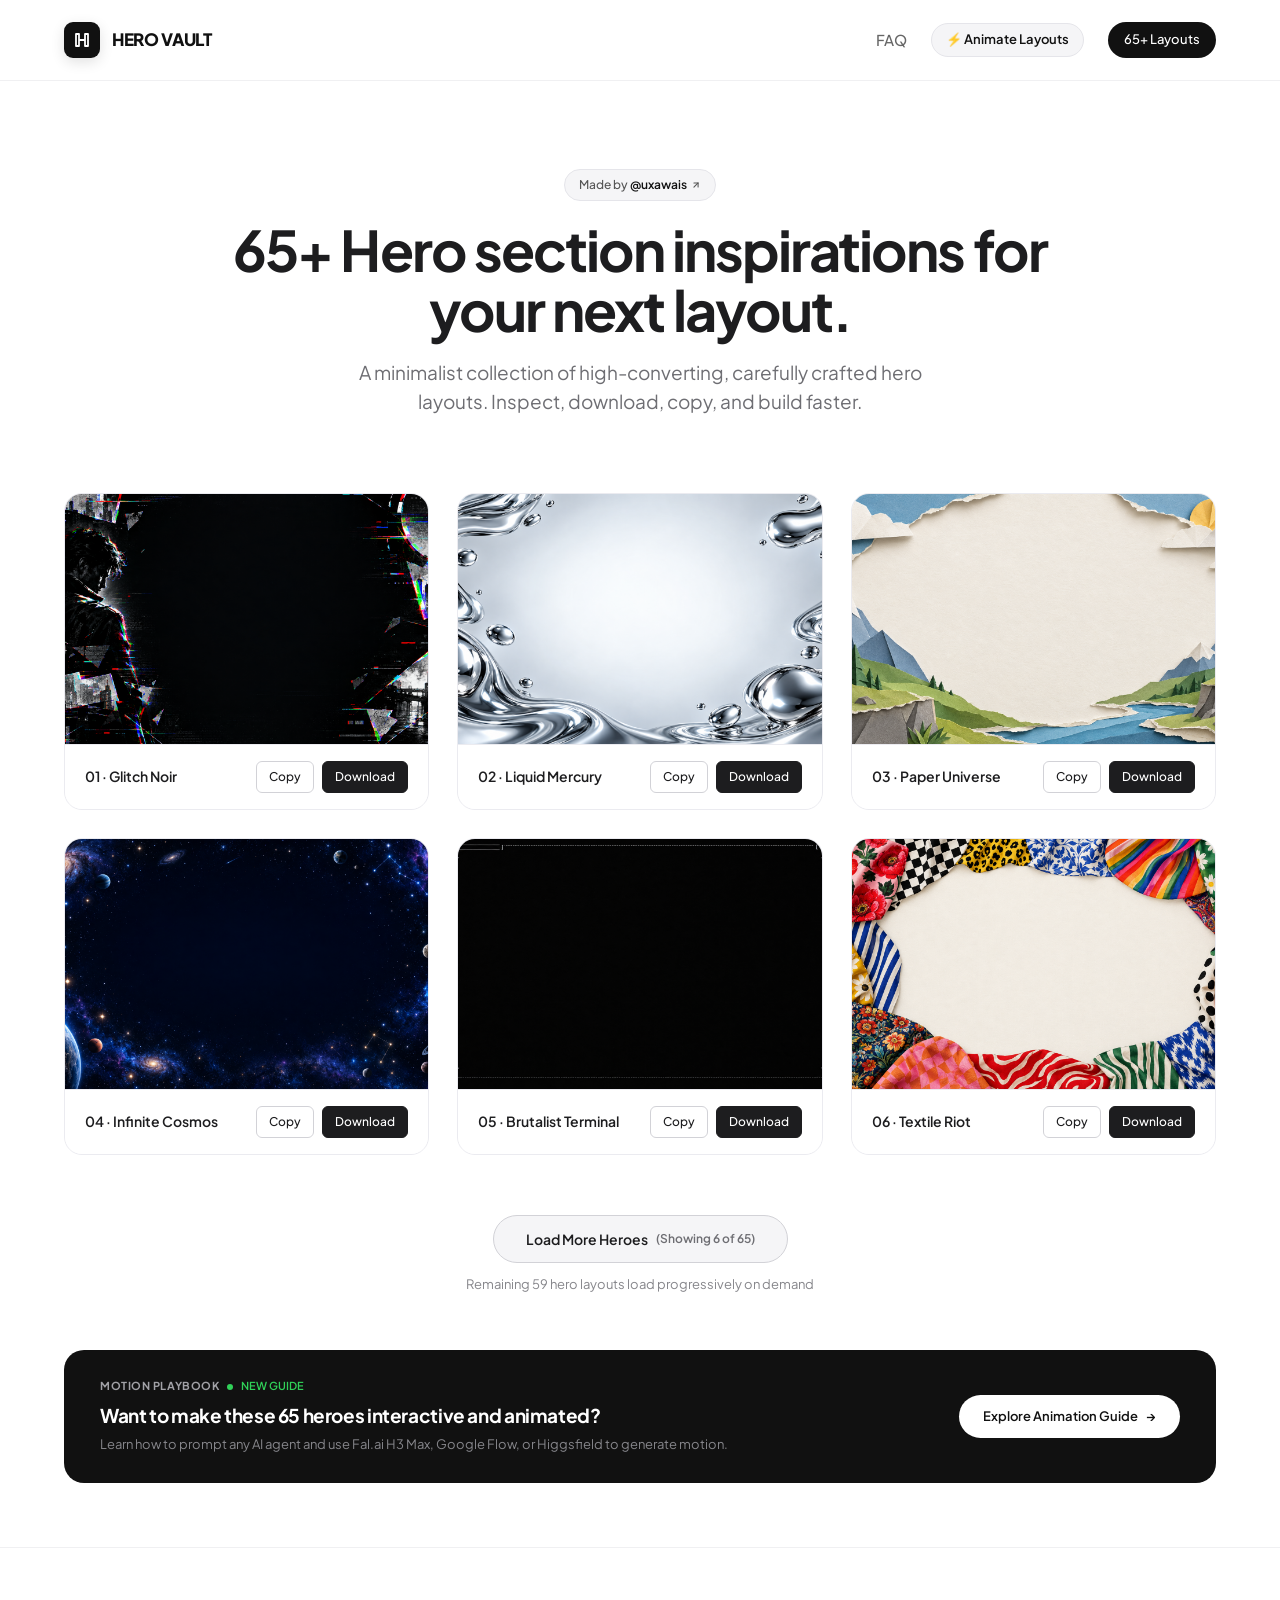
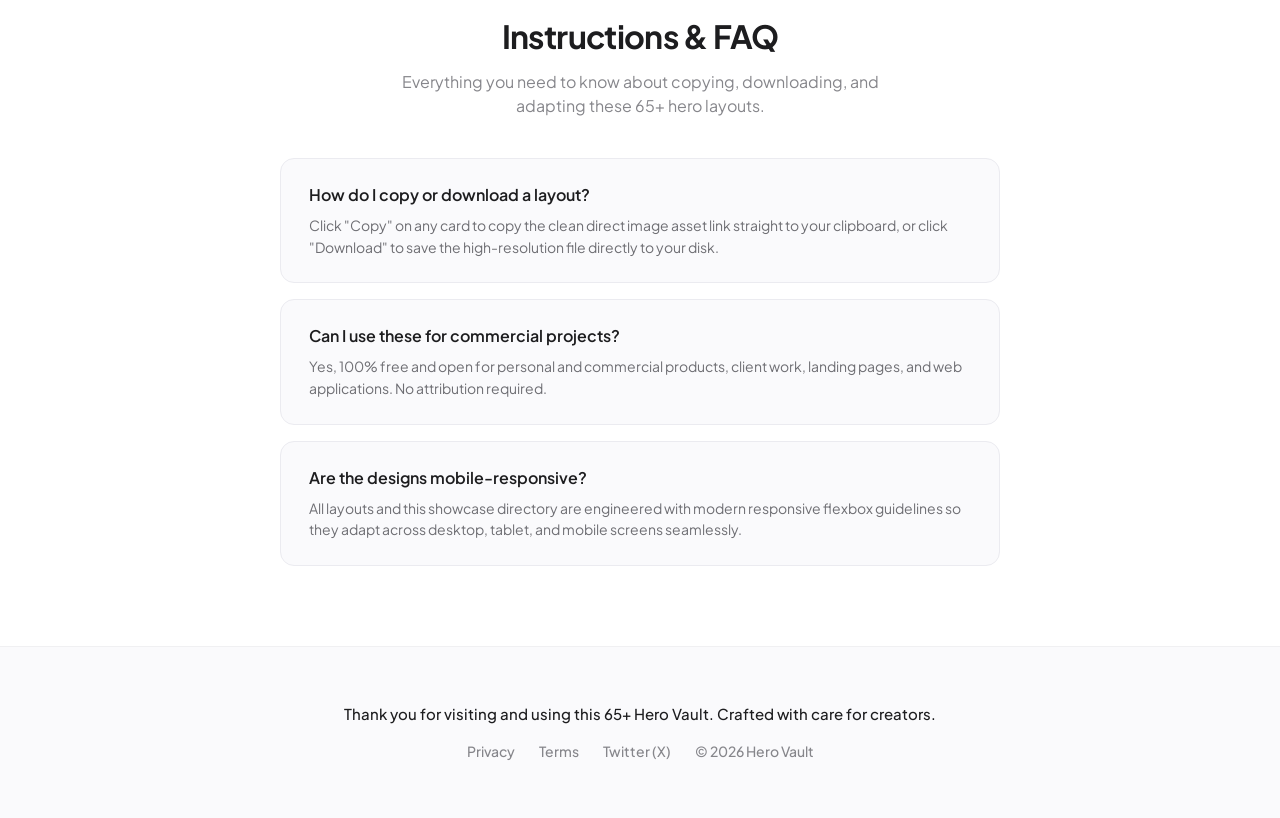
==== index.html @ fa3d1477 "feat: image lightbox with zoom; remove Directory nav link" ====
<!DOCTYPE html>
<html lang="en">
<head>
  <meta charset="UTF-8" />
  <meta name="viewport" content="width=device-width, initial-scale=1.0" />
  <title>Hero Vault — 65+ Hero Section Inspirations</title>
  <link rel="stylesheet" href="styles.css" />
</head>
<body>
  <div class="page-container">
    <!-- Header -->
    <header class="site-header">
      <a href="index.html" class="brand-logo">
        <div class="logo-badge">
          <svg viewBox="0 0 24 24" fill="none" stroke="currentColor" stroke-width="2.4" stroke-linecap="round" stroke-linejoin="round">
            <path d="M4 4h4v16H4zM16 4h4v16h-4zM8 12h8" />
          </svg>
        </div>
        <span class="brand-title">HERO VAULT</span>
      </a>
      <nav class="nav-menu">
        <a href="#faq" class="nav-link">FAQ</a>
        <a href="animation-guide.html" class="nav-playbook-pill">⚡ Animate Layouts</a>
        <span class="nav-counter-pill">65+ Layouts</span>
      </nav>
    </header>

    <!-- Hero Intro -->
    <section class="hero-intro">
      <a href="https://x.com/uxawais" target="_blank" rel="noopener noreferrer" class="creator-badge">
        <span>Made by <strong>@uxawais</strong></span>
        <svg width="10" height="10" viewBox="0 0 24 24" fill="none" stroke="currentColor" stroke-width="2.5" stroke-linecap="round" stroke-linejoin="round">
          <line x1="7" y1="17" x2="17" y2="7"></line>
          <polyline points="7 7 17 7 17 17"></polyline>
        </svg>
      </a>
      <h1 class="hero-headline">65+ Hero section inspirations for your next layout.</h1>
      <p class="hero-subhead">A minimalist collection of high-converting, carefully crafted hero layouts. Inspect, download, copy, and build faster.</p>
    </section>

    <!-- Gallery Section -->
    <section id="directory" class="gallery-section">
      <div id="gallery-grid" class="gallery-grid">
        <!-- Rendered by app.js -->
      </div>

      <!-- Load More Area -->
      <div class="load-more-container">
        <button id="load-more-btn" class="btn-load-more">
          <span>Load More Heroes</span>
          <span id="load-counter" class="load-counter">(Showing 6 of 65)</span>
        </button>
        <span class="load-hint">Remaining 59 hero layouts load progressively on demand</span>
      </div>

      <!-- Animation Promo Banner -->
      <div class="callout-banner">
        <div class="banner-content">
          <div class="banner-badge">
            <span class="banner-badge-text">Motion Playbook</span>
            <div class="pulse-dot"></div>
            <span class="banner-badge-new">NEW GUIDE</span>
          </div>
          <h3 class="banner-title">Want to make these 65 heroes interactive and animated?</h3>
          <p class="banner-desc">Learn how to prompt any AI agent and use Fal.ai H3 Max, Google Flow, or Higgsfield to generate motion.</p>
        </div>
        <a href="animation-guide.html" class="banner-cta">
          <span>Explore Animation Guide</span>
          <span>→</span>
        </a>
      </div>
    </section>

    <!-- FAQ Section -->
    <section id="faq" class="faq-section">
      <div class="faq-header">
        <h2>Instructions & FAQ</h2>
        <p>Everything you need to know about copying, downloading, and adapting these 65+ hero layouts.</p>
      </div>

      <div class="faq-list">
        <div class="faq-card">
          <h4 class="faq-question">How do I copy or download a layout?</h4>
          <p class="faq-answer">Click "Copy" on any card to copy the clean direct image asset link straight to your clipboard, or click "Download" to save the high-resolution file directly to your disk.</p>
        </div>

        <div class="faq-card">
          <h4 class="faq-question">Can I use these for commercial projects?</h4>
          <p class="faq-answer">Yes, 100% free and open for personal and commercial products, client work, landing pages, and web applications. No attribution required.</p>
        </div>

        <div class="faq-card">
          <h4 class="faq-question">Are the designs mobile-responsive?</h4>
          <p class="faq-answer">All layouts and this showcase directory are engineered with modern responsive flexbox guidelines so they adapt across desktop, tablet, and mobile screens seamlessly.</p>
        </div>
      </div>
    </section>

    <!-- Footer -->
    <footer class="site-footer">
      <p class="footer-gratitude">Thank you for visiting and using this 65+ Hero Vault. Crafted with care for creators.</p>
      <div class="footer-links">
        <a href="#" class="footer-link">Privacy</a>
        <a href="#" class="footer-link">Terms</a>
        <a href="https://x.com/uxawais" target="_blank" rel="noopener noreferrer" class="footer-link">Twitter (X)</a>
        <span class="footer-link">© 2026 Hero Vault</span>
      </div>
    </footer>
  </div>

  <div id="lightbox" class="lightbox" role="dialog" aria-modal="true" aria-label="Hero preview" aria-hidden="true">
    <div class="lightbox-toolbar">
      <span id="lightbox-caption" class="lightbox-caption"></span>
      <div class="lightbox-controls">
        <button id="lightbox-zoom-out" class="lightbox-btn" aria-label="Zoom out" title="Zoom out (−)">−</button>
        <span id="lightbox-zoom-level" class="lightbox-zoom-level">100%</span>
        <button id="lightbox-zoom-in" class="lightbox-btn" aria-label="Zoom in" title="Zoom in (+)">+</button>
        <button id="lightbox-reset" class="lightbox-btn lightbox-reset" aria-label="Reset zoom" title="Reset zoom (0)">Reset</button>
        <button id="lightbox-close" class="lightbox-btn" aria-label="Close preview" title="Close (Esc)">✕</button>
      </div>
    </div>
    <div id="lightbox-stage" class="lightbox-stage">
      <img id="lightbox-img" class="lightbox-img" src="" alt="" draggable="false" />
    </div>
  </div>

  <div id="toast" class="toast">Link copied to clipboard!</div>

  <script src="heroes-data.js"></script>
  <script src="app.js"></script>
</body>
</html>
---- styles.css ----
@import url('https://fonts.googleapis.com/css2?family=Plus+Jakarta+Sans:wght@400;500;600;700;800&display=swap');

*, *::before, *::after {
  box-sizing: border-box;
  margin: 0;
  padding: 0;
}

body {
  font-family: 'Plus Jakarta Sans', -apple-system, BlinkMacSystemFont, sans-serif;
  background-color: #ffffff;
  color: #1d1d1f;
  -webkit-font-smoothing: antialiased;
  -moz-osx-font-smoothing: grayscale;
  line-height: 1.5;
}

.page-container {
  width: 100%;
  max-width: 1440px;
  margin: 0 auto;
  display: flex;
  flex-direction: column;
}

.site-header {
  display: flex;
  justify-content: space-between;
  align-items: center;
  padding: 22px 64px;
  border-bottom: 1px solid #f0f0f2;
  width: 100%;
}

.brand-logo {
  display: flex;
  align-items: center;
  gap: 12px;
  text-decoration: none;
}

.logo-badge {
  width: 36px;
  height: 36px;
  border-radius: 9px;
  background-color: #111111;
  display: flex;
  align-items: center;
  justify-content: center;
  box-shadow: 0 4px 14px rgba(0, 0, 0, 0.12);
  flex-shrink: 0;
  color: #ffffff;
}

.logo-badge svg {
  width: 18px;
  height: 18px;
}

.brand-title {
  font-size: 17px;
  font-weight: 800;
  letter-spacing: -0.02em;
  color: #111111;
}

.nav-menu {
  display: flex;
  align-items: center;
  gap: 24px;
}

.nav-link {
  font-size: 15px;
  font-weight: 500;
  color: #666666;
  text-decoration: none;
  transition: color 0.15s ease;
}

.nav-link:hover {
  color: #111111;
}

.nav-playbook-pill {
  display: flex;
  align-items: center;
  gap: 6px;
  padding: 6px 14px;
  border-radius: 980px;
  background-color: #f5f5f7;
  border: 1px solid #e5e5ea;
  text-decoration: none;
  color: #111111;
  font-size: 13px;
  font-weight: 600;
  transition: all 0.2s ease;
}

.nav-playbook-pill:hover {
  background-color: #ebebef;
  border-color: #d2d2d7;
}

.nav-counter-pill {
  padding: 8px 16px;
  border-radius: 980px;
  background-color: #111111;
  color: #ffffff;
  font-size: 13px;
  font-weight: 500;
}

.hero-intro {
  display: flex;
  flex-direction: column;
  align-items: center;
  text-align: center;
  padding: 88px 32px 56px;
  gap: 18px;
  width: 100%;
}

.creator-badge {
  display: inline-flex;
  align-items: center;
  gap: 4px;
  padding: 6px 14px;
  border-radius: 980px;
  background-color: #f5f5f7;
  border: 1px solid #e5e5ea;
  text-decoration: none;
  color: #555555;
  font-size: 12px;
  font-weight: 500;
  transition: all 0.15s ease;
  width: fit-content;
}

.creator-badge:hover {
  border-color: #d2d2d7;
  background-color: #eeeeef;
}

.creator-badge strong {
  color: #111111;
  font-weight: 600;
}

.hero-headline {
  font-size: 56px;
  font-weight: 700;
  letter-spacing: -0.035em;
  line-height: 1.08;
  color: #1d1d1f;
  max-width: 840px;
}

.hero-subhead {
  font-size: 19px;
  font-weight: 400;
  line-height: 1.55;
  color: #6e6e73;
  max-width: 620px;
}

.gallery-section {
  padding: 20px 64px 64px;
  display: flex;
  flex-direction: column;
  gap: 36px;
  width: 100%;
}

.gallery-grid {
  display: grid;
  grid-template-columns: repeat(3, 1fr);
  gap: 28px;
  width: 100%;
}

.hero-card {
  display: flex;
  flex-direction: column;
  border-radius: 18px;
  border: 1px solid #ebebf0;
  background-color: #fafafc;
  overflow: hidden;
  transition: transform 0.2s ease, box-shadow 0.2s ease;
}

.hero-card:hover {
  transform: translateY(-3px);
  box-shadow: 0 12px 28px rgba(0, 0, 0, 0.06);
}

.card-media {
  height: 250px;
  background-color: #111111;
  overflow: hidden;
  display: flex;
  align-items: center;
  justify-content: center;
  position: relative;
  cursor: zoom-in;
}

.card-media img {
  width: 100%;
  height: 100%;
  object-fit: cover;
  transition: transform 0.3s ease;
}

.hero-card:hover .card-media img {
  transform: scale(1.02);
}

.card-footer {
  padding: 16px 20px;
  display: flex;
  justify-content: space-between;
  align-items: center;
  background-color: #ffffff;
  border-top: 1px solid #ebebf0;
}

.card-title {
  font-size: 14px;
  font-weight: 600;
  color: #1d1d1f;
}

.card-actions {
  display: flex;
  gap: 8px;
}

.btn-action {
  padding: 6px 12px;
  border-radius: 6px;
  font-size: 12px;
  font-weight: 500;
  cursor: pointer;
  text-decoration: none;
  font-family: inherit;
  transition: all 0.15s ease;
}

.btn-copy {
  border: 1px solid #d2d2d7;
  background-color: #ffffff;
  color: #1d1d1f;
}

.btn-copy:hover {
  background-color: #f5f5f7;
}

.btn-download {
  border: 1px solid #1d1d1f;
  background-color: #1d1d1f;
  color: #ffffff;
}

.btn-download:hover {
  background-color: #000000;
}

.load-more-container {
  display: flex;
  flex-direction: column;
  align-items: center;
  justify-content: center;
  padding: 24px 0 8px;
  gap: 12px;
  width: 100%;
}

.btn-load-more {
  display: flex;
  align-items: center;
  justify-content: center;
  gap: 8px;
  padding: 14px 32px;
  border-radius: 980px;
  background-color: #f5f5f7;
  border: 1px solid #d2d2d7;
  color: #1d1d1f;
  font-family: inherit;
  font-size: 14px;
  font-weight: 600;
  cursor: pointer;
  transition: all 0.2s ease;
}

.btn-load-more:hover {
  background-color: #ebebef;
  border-color: #c7c7cc;
}

.load-counter {
  font-size: 12px;
  color: #6e6e73;
}

.load-hint {
  font-size: 13px;
  color: #86868b;
}

.callout-banner {
  display: flex;
  justify-content: space-between;
  align-items: center;
  padding: 28px 36px;
  border-radius: 20px;
  background-color: #111111;
  color: #ffffff;
  width: 100%;
  margin-top: 12px;
}

.banner-content {
  display: flex;
  flex-direction: column;
  gap: 6px;
}

.banner-badge {
  display: flex;
  align-items: center;
  gap: 8px;
}

.banner-badge-text {
  font-size: 11px;
  font-weight: 700;
  text-transform: uppercase;
  letter-spacing: 0.05em;
  color: #a1a1a6;
}

.pulse-dot {
  width: 6px;
  height: 6px;
  border-radius: 50%;
  background-color: #30d158;
}

.banner-badge-new {
  font-size: 11px;
  color: #30d158;
  font-weight: 600;
}

.banner-title {
  font-size: 19px;
  font-weight: 700;
  letter-spacing: -0.02em;
  color: #ffffff;
}

.banner-desc {
  font-size: 13px;
  color: #86868b;
}

.banner-cta {
  display: flex;
  align-items: center;
  gap: 8px;
  padding: 12px 24px;
  border-radius: 980px;
  background-color: #ffffff;
  color: #111111;
  text-decoration: none;
  font-size: 13px;
  font-weight: 600;
  white-space: nowrap;
  flex-shrink: 0;
  transition: all 0.2s ease;
}

.banner-cta:hover {
  background-color: #f0f0f2;
  transform: translateX(2px);
}

.faq-section {
  display: flex;
  flex-direction: column;
  padding: 64px 64px 80px;
  gap: 40px;
  width: 100%;
  border-top: 1px solid #f0f0f2;
  align-items: center;
}

.faq-header {
  display: flex;
  flex-direction: column;
  align-items: center;
  text-align: center;
  gap: 10px;
}

.faq-header h2 {
  font-size: 32px;
  font-weight: 700;
  letter-spacing: -0.02em;
  color: #1d1d1f;
}

.faq-header p {
  font-size: 16px;
  color: #86868b;
  max-width: 520px;
}

.faq-list {
  display: flex;
  flex-direction: column;
  gap: 16px;
  width: 100%;
  max-width: 720px;
}

.faq-card {
  display: flex;
  flex-direction: column;
  gap: 8px;
  padding: 24px 28px;
  border-radius: 14px;
  background-color: #fafafc;
  border: 1px solid #ebebf0;
}

.faq-question {
  font-size: 16px;
  font-weight: 600;
  color: #1d1d1f;
}

.faq-answer {
  font-size: 14px;
  line-height: 1.55;
  color: #6e6e73;
}

.site-footer {
  display: flex;
  flex-direction: column;
  align-items: center;
  justify-content: center;
  padding: 56px 32px;
  gap: 16px;
  border-top: 1px solid #f0f0f2;
  width: 100%;
  background-color: #fafafc;
  text-align: center;
}

.footer-gratitude {
  font-size: 15px;
  font-weight: 500;
  color: #1d1d1f;
}

.footer-links {
  display: flex;
  align-items: center;
  gap: 24px;
}

.footer-link {
  font-size: 14px;
  font-weight: 500;
  color: #86868b;
  text-decoration: none;
  transition: color 0.15s ease;
}

.footer-link:hover {
  color: #111111;
}

.playbook-grid {
  display: grid;
  grid-template-columns: repeat(3, 1fr);
  gap: 24px;
  width: 100%;
  padding: 20px 64px 40px;
}

.playbook-card {
  display: flex;
  flex-direction: column;
  border-radius: 20px;
  border: 1px solid #ebebf0;
  background-color: #fafafc;
  padding: 32px;
  gap: 20px;
}

.playbook-card.featured {
  border: 2px solid #111111;
}

.playbook-badge {
  padding: 4px 10px;
  border-radius: 980px;
  background-color: #111111;
  color: #ffffff;
  font-size: 11px;
  font-weight: 600;
  text-transform: uppercase;
}

.steps-container {
  display: flex;
  flex-direction: column;
  gap: 20px;
  width: 100%;
  max-width: 860px;
  margin: 0 auto 60px;
  padding: 0 32px;
}

.step-card {
  display: flex;
  gap: 24px;
  padding: 28px;
  border-radius: 16px;
  background-color: #fafafc;
  border: 1px solid #ebebf0;
}

.step-number {
  width: 36px;
  height: 36px;
  border-radius: 50%;
  background-color: #111111;
  color: #ffffff;
  display: flex;
  align-items: center;
  justify-content: center;
  font-size: 15px;
  font-weight: 700;
  flex-shrink: 0;
}

.workflow-highlight-card {
  display: flex;
  flex-direction: column;
  padding: 32px 36px;
  border-radius: 20px;
  background-color: #f7f7f9;
  border: 1.5px solid #e1e1e6;
  gap: 20px;
  width: 100%;
  max-width: 860px;
  margin: 0 auto 36px;
}

.prompt-box {
  padding: 16px 20px;
  border-radius: 12px;
  background-color: #ffffff;
  border: 1px solid #d2d2d7;
  font-size: 14px;
  color: #1d1d1f;
  line-height: 1.5;
}

.toast {
  position: fixed;
  bottom: 24px;
  right: 24px;
  padding: 12px 20px;
  background-color: #111111;
  color: #ffffff;
  border-radius: 980px;
  font-size: 13px;
  font-weight: 500;
  box-shadow: 0 8px 24px rgba(0,0,0,0.15);
  opacity: 0;
  transform: translateY(10px);
  transition: all 0.25s ease;
  pointer-events: none;
  z-index: 1000;
}

.toast.show {
  opacity: 1;
  transform: translateY(0);
}

.lightbox {
  position: fixed;
  inset: 0;
  z-index: 1100;
  display: flex;
  flex-direction: column;
  background-color: rgba(12, 12, 14, 0.9);
  -webkit-backdrop-filter: blur(14px);
  backdrop-filter: blur(14px);
  opacity: 0;
  visibility: hidden;
  transition: opacity 0.22s ease, visibility 0.22s ease;
}

.lightbox.show {
  opacity: 1;
  visibility: visible;
}

.lightbox-toolbar {
  display: flex;
  align-items: center;
  justify-content: space-between;
  gap: 16px;
  padding: 18px 24px;
}

.lightbox-caption {
  font-size: 13px;
  font-weight: 600;
  color: #f5f5f7;
  letter-spacing: -0.01em;
  white-space: nowrap;
  overflow: hidden;
  text-overflow: ellipsis;
}

.lightbox-controls {
  display: flex;
  align-items: center;
  gap: 8px;
  flex-shrink: 0;
}

.lightbox-btn {
  height: 38px;
  min-width: 38px;
  padding: 0 12px;
  display: flex;
  align-items: center;
  justify-content: center;
  border-radius: 980px;
  border: 1px solid rgba(255, 255, 255, 0.18);
  background-color: rgba(255, 255, 255, 0.08);
  color: #ffffff;
  font-family: inherit;
  font-size: 15px;
  font-weight: 600;
  cursor: pointer;
  transition: background-color 0.15s ease, border-color 0.15s ease;
}

.lightbox-btn:hover {
  background-color: rgba(255, 255, 255, 0.2);
  border-color: rgba(255, 255, 255, 0.3);
}

.lightbox-zoom-level {
  min-width: 50px;
  text-align: center;
  font-size: 12px;
  font-weight: 600;
  color: #d2d2d7;
}

.lightbox-stage {
  flex: 1;
  display: flex;
  align-items: center;
  justify-content: center;
  overflow: hidden;
  padding: 0 24px 24px;
  touch-action: none;
  cursor: zoom-in;
}

.lightbox-img {
  max-width: 100%;
  max-height: 100%;
  border-radius: 12px;
  box-shadow: 0 24px 64px rgba(0, 0, 0, 0.5);
  transform-origin: center center;
  will-change: transform;
  user-select: none;
  -webkit-user-drag: none;
}

@media (max-width: 680px) {
  .lightbox-toolbar {
    padding: 12px 14px;
    justify-content: flex-end;
  }
  .lightbox-caption {
    display: none;
  }
  .lightbox-stage {
    padding: 0 14px 14px;
  }
}

@media (max-width: 960px) {
  .gallery-grid, .playbook-grid {
    grid-template-columns: repeat(2, 1fr);
  }
  .hero-headline {
    font-size: 42px;
  }
}

@media (max-width: 680px) {
  .site-header {
    padding: 16px 20px;
  }
  .nav-menu {
    gap: 12px;
  }
  .nav-link {
    display: none;
  }
  .hero-intro {
    padding: 48px 20px 32px;
  }
  .hero-headline {
    font-size: 32px;
  }
  .hero-subhead {
    font-size: 15px;
  }
  .gallery-section {
    padding: 12px 20px 48px;
    gap: 24px;
  }
  .gallery-grid, .playbook-grid {
    grid-template-columns: 1fr;
    gap: 20px;
  }
  .callout-banner {
    flex-direction: column;
    align-items: flex-start;
    padding: 24px 20px;
    gap: 16px;
  }
  .banner-cta {
    width: 100%;
    justify-content: center;
  }
  .faq-section {
    padding: 48px 20px 56px;
  }
  .faq-header h2 {
    font-size: 24px;
  }
  .footer-links {
    gap: 16px;
    flex-wrap: wrap;
    justify-content: center;
  }
  .step-card {
    flex-direction: column;
    gap: 14px;
    padding: 20px;
  }
}
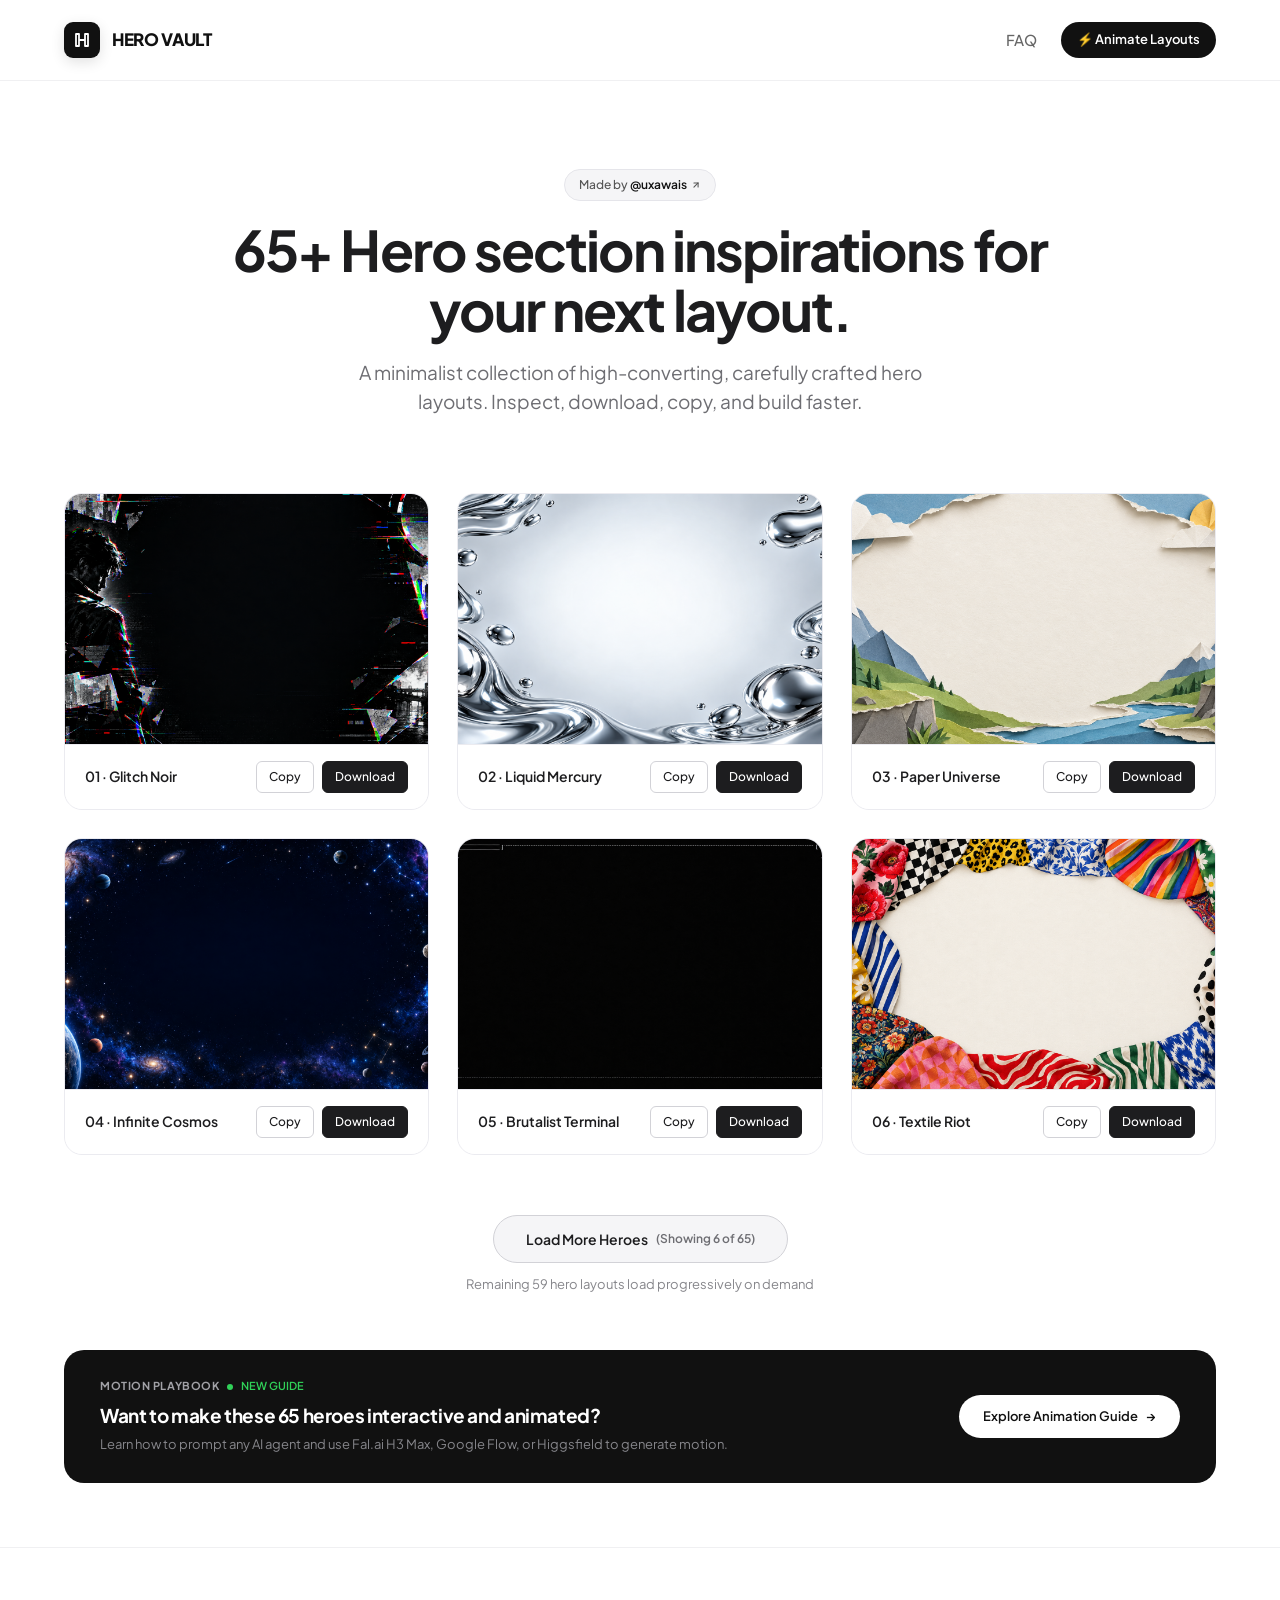
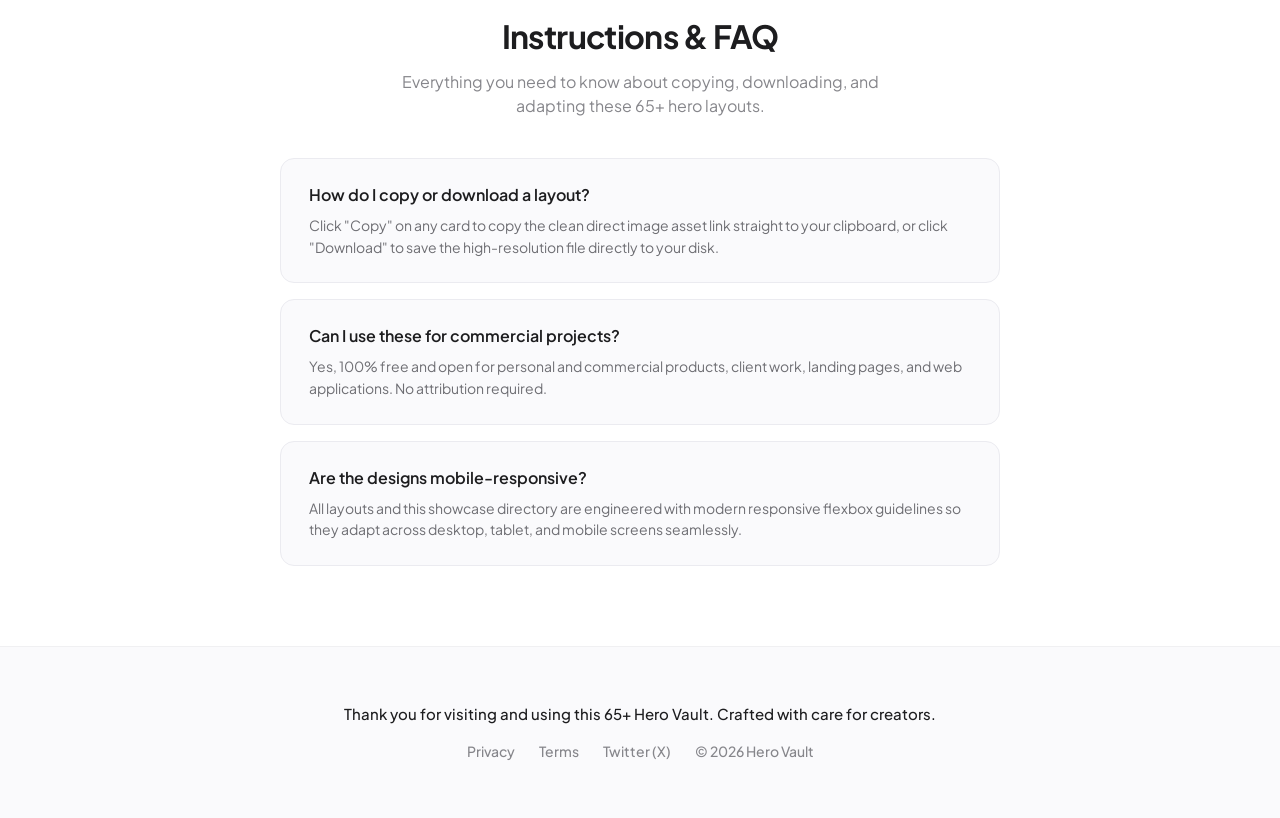
==== commit b3f10354: "feat: gooey bubble effect on creator badge; nav CTA now links to animation guide" ====
--- a/index.html
+++ b/index.html
@@ -20,20 +20,39 @@
       </a>
       <nav class="nav-menu">
         <a href="#faq" class="nav-link">FAQ</a>
-        <a href="animation-guide.html" class="nav-playbook-pill">⚡ Animate Layouts</a>
-        <span class="nav-counter-pill">65+ Layouts</span>
+        <a href="animation-guide.html" class="nav-cta-pill">⚡ Animate Layouts</a>
       </nav>
     </header>
 
     <!-- Hero Intro -->
     <section class="hero-intro">
-      <a href="https://x.com/uxawais" target="_blank" rel="noopener noreferrer" class="creator-badge">
-        <span>Made by <strong>@uxawais</strong></span>
-        <svg width="10" height="10" viewBox="0 0 24 24" fill="none" stroke="currentColor" stroke-width="2.5" stroke-linecap="round" stroke-linejoin="round">
-          <line x1="7" y1="17" x2="17" y2="7"></line>
-          <polyline points="7 7 17 7 17 17"></polyline>
+      <span class="bubble-badge">
+        <svg class="bubble-badge__goo" aria-hidden="true" focusable="false">
+          <defs>
+            <filter id="bubble-goo">
+              <feGaussianBlur in="SourceGraphic" stdDeviation="4" result="blur"></feGaussianBlur>
+              <feColorMatrix in="blur" mode="matrix" values="1 0 0 0 0  0 1 0 0 0  0 0 1 0 0  0 0 0 19 -9" result="goo"></feColorMatrix>
+              <feComposite in="SourceGraphic" in2="goo"></feComposite>
+            </filter>
+          </defs>
         </svg>
-      </a>
+        <span class="bubble-badge__effect" aria-hidden="true">
+          <span class="bubble-badge__circle tl"></span>
+          <span class="bubble-badge__circle tl"></span>
+          <span class="bubble-badge__circle tl"></span>
+          <span class="bubble-badge__blob"></span>
+          <span class="bubble-badge__circle br"></span>
+          <span class="bubble-badge__circle br"></span>
+          <span class="bubble-badge__circle br"></span>
+        </span>
+        <a href="https://x.com/uxawais" target="_blank" rel="noopener noreferrer" class="creator-badge">
+          <span>Made by <strong>@uxawais</strong></span>
+          <svg width="10" height="10" viewBox="0 0 24 24" fill="none" stroke="currentColor" stroke-width="2.5" stroke-linecap="round" stroke-linejoin="round">
+            <line x1="7" y1="17" x2="17" y2="7"></line>
+            <polyline points="7 7 17 7 17 17"></polyline>
+          </svg>
+        </a>
+      </span>
       <h1 class="hero-headline">65+ Hero section inspirations for your next layout.</h1>
       <p class="hero-subhead">A minimalist collection of high-converting, carefully crafted hero layouts. Inspect, download, copy, and build faster.</p>
     </section>
@@ -112,6 +131,9 @@
     <div class="lightbox-toolbar">
       <span id="lightbox-caption" class="lightbox-caption"></span>
       <div class="lightbox-controls">
+        <button id="lightbox-copy" class="lightbox-btn" aria-label="Copy image link" title="Copy image link">Copy</button>
+        <a id="lightbox-download" class="lightbox-btn lightbox-btn-primary" href="#" download aria-label="Download image" title="Download image">Download</a>
+        <span class="lightbox-divider"></span>
         <button id="lightbox-zoom-out" class="lightbox-btn" aria-label="Zoom out" title="Zoom out (−)">−</button>
         <span id="lightbox-zoom-level" class="lightbox-zoom-level">100%</span>
         <button id="lightbox-zoom-in" class="lightbox-btn" aria-label="Zoom in" title="Zoom in (+)">+</button>
--- a/styles.css
+++ b/styles.css
@@ -82,24 +82,19 @@
   color: #111111;
 }
 
-.nav-playbook-pill {
-  display: flex;
-  align-items: center;
-  gap: 6px;
-  padding: 6px 14px;
+.nav-cta-pill {
+  padding: 8px 16px;
   border-radius: 980px;
-  background-color: #f5f5f7;
-  border: 1px solid #e5e5ea;
+  background-color: #111111;
+  color: #ffffff;
+  font-size: 13px;
+  font-weight: 600;
   text-decoration: none;
-  color: #111111;
-  font-size: 13px;
-  font-weight: 600;
-  transition: all 0.2s ease;
-}
-
-.nav-playbook-pill:hover {
-  background-color: #ebebef;
-  border-color: #d2d2d7;
+  transition: background-color 0.2s ease;
+}
+
+.nav-cta-pill:hover {
+  background-color: #333333;
 }
 
 .nav-counter-pill {
@@ -147,6 +142,178 @@
   font-weight: 600;
 }
 
+.bubble-badge {
+  position: relative;
+  display: inline-flex;
+  width: fit-content;
+}
+
+.bubble-badge__goo {
+  position: absolute;
+  width: 1px;
+  height: 1px;
+  visibility: hidden;
+}
+
+.bubble-badge .creator-badge {
+  position: relative;
+  z-index: 2;
+  background: none;
+  border-color: transparent;
+  transition: color 0.15s ease;
+}
+
+.bubble-badge .creator-badge:hover {
+  background: none;
+  border-color: transparent;
+  color: #ffffff;
+}
+
+.bubble-badge:hover .creator-badge strong {
+  color: #ffffff;
+}
+
+.bubble-badge__effect {
+  position: absolute;
+  top: 50%;
+  left: 50%;
+  width: 200%;
+  height: 400%;
+  transform: translate(-50%, -50%);
+  filter: url(#bubble-goo);
+  pointer-events: none;
+  z-index: 1;
+}
+
+.bubble-badge__blob {
+  position: absolute;
+  top: 50%;
+  left: 25%;
+  width: 50%;
+  height: 25%;
+  transform: translateY(-50%);
+  border-radius: 980px;
+  background-color: #f5f5f7;
+  border: 1px solid #e5e5ea;
+  transition: background-color 0.1s ease-out, border-color 0.1s ease-out;
+}
+
+.bubble-badge__circle {
+  position: absolute;
+  width: 10px;
+  height: 10px;
+  border-radius: 50%;
+  background-color: #f5f5f7;
+  transition: background-color 0.1s ease-out;
+}
+
+.bubble-badge__circle.tl {
+  top: 40%;
+  left: 27%;
+}
+
+.bubble-badge__circle.br {
+  bottom: 40%;
+  right: 27%;
+}
+
+.bubble-badge:hover .bubble-badge__blob,
+.bubble-badge:hover .bubble-badge__circle {
+  background-color: #111111;
+  border-color: #111111;
+}
+
+.bubble-badge:hover .bubble-badge__blob {
+  animation: bubble-blob 1.15s cubic-bezier(0.34, 1.56, 0.64, 1);
+}
+
+.bubble-badge:hover .bubble-badge__circle {
+  animation-duration: 0.95s;
+  animation-timing-function: cubic-bezier(0.3, 0.65, 0.4, 1);
+  animation-fill-mode: forwards;
+}
+
+.bubble-badge:hover .bubble-badge__circle:nth-child(1) {
+  animation-name: bubble-tl-1;
+}
+
+.bubble-badge:hover .bubble-badge__circle:nth-child(2) {
+  animation-name: bubble-tl-2;
+}
+
+.bubble-badge:hover .bubble-badge__circle:nth-child(3) {
+  animation-name: bubble-tl-3;
+}
+
+.bubble-badge:hover .bubble-badge__circle:nth-child(5) {
+  animation-name: bubble-br-1;
+}
+
+.bubble-badge:hover .bubble-badge__circle:nth-child(6) {
+  animation-name: bubble-br-2;
+}
+
+.bubble-badge:hover .bubble-badge__circle:nth-child(7) {
+  animation-name: bubble-br-3;
+}
+
+@keyframes bubble-blob {
+  0% { transform: translateY(-50%) scale(1); }
+  30% { transform: translateY(-50%) scale(1, 1.12); }
+  55% { transform: translateY(-50%) scale(1, 0.97); }
+  75% { transform: translateY(-50%) scale(1, 1.03); }
+  100% { transform: translateY(-50%) scale(1); }
+}
+
+@keyframes bubble-tl-1 {
+  0% { transform: translate(0, 0) scale(1); opacity: 1; }
+  48% { transform: translate(-10px, -10px) scale(1, 2); opacity: 1; }
+  55% { transform: translate(-8px, -11px) scale(0.2); opacity: 1; }
+  100% { transform: translate(-10px, -17px) scale(0); opacity: 0; }
+}
+
+@keyframes bubble-tl-2 {
+  0% { transform: translate(0, 0) scale(1); opacity: 1; }
+  48% { transform: translate(-10px, -10px) scale(1, 2); opacity: 1; }
+  55% { transform: translate(-14px, -17px) scale(1, 0.8); opacity: 1; }
+  100% { transform: translate(-18px, -27px) scale(0.4); opacity: 0; }
+}
+
+@keyframes bubble-tl-3 {
+  0% { transform: translate(0, 0) scale(1); opacity: 1; }
+  48% { transform: translate(-10px, -10px) scale(1, 2); opacity: 1; }
+  55% { transform: translate(-16px, -4px) scale(0.2); opacity: 1; }
+  100% { transform: translate(-22px, -6px) scale(0); opacity: 0; }
+}
+
+@keyframes bubble-br-1 {
+  0% { transform: translate(0, 0) scale(1); opacity: 1; }
+  50% { transform: translate(12px, 12px) scale(1, 2); opacity: 1; }
+  57% { transform: translate(6px, 15px) scale(0.2); opacity: 1; }
+  100% { transform: translate(12px, 20px) scale(0); opacity: 0; }
+}
+
+@keyframes bubble-br-2 {
+  0% { transform: translate(0, 0) scale(1); opacity: 1; }
+  50% { transform: translate(12px, 12px) scale(1, 2); opacity: 1; }
+  57% { transform: translate(19px, 15px) scale(0.8); opacity: 1; }
+  100% { transform: translate(18px, 26px) scale(0.4); opacity: 0; }
+}
+
+@keyframes bubble-br-3 {
+  0% { transform: translate(0, 0) scale(1); opacity: 1; }
+  50% { transform: translate(12px, 12px) scale(1, 2); opacity: 1; }
+  57% { transform: translate(27px, 6px) scale(0.2); opacity: 1; }
+  100% { transform: translate(24px, 8px) scale(0); opacity: 0; }
+}
+
+@media (prefers-reduced-motion: reduce) {
+  .bubble-badge:hover .bubble-badge__blob,
+  .bubble-badge:hover .bubble-badge__circle {
+    animation: none;
+  }
+}
+
 .hero-headline {
   font-size: 56px;
   font-weight: 700;
@@ -663,6 +830,24 @@
   border-color: rgba(255, 255, 255, 0.3);
 }
 
+.lightbox-btn-primary {
+  background-color: #ffffff;
+  border-color: #ffffff;
+  color: #111111;
+}
+
+.lightbox-btn-primary:hover {
+  background-color: #f0f0f2;
+  border-color: #f0f0f2;
+}
+
+.lightbox-divider {
+  width: 1px;
+  height: 22px;
+  background-color: rgba(255, 255, 255, 0.18);
+  margin: 0 4px;
+}
+
 .lightbox-zoom-level {
   min-width: 50px;
   text-align: center;
@@ -701,6 +886,24 @@
   .lightbox-caption {
     display: none;
   }
+  .lightbox-controls {
+    flex-wrap: wrap;
+    justify-content: flex-end;
+    gap: 6px;
+  }
+  .lightbox-btn {
+    height: 34px;
+    min-width: 34px;
+    padding: 0 10px;
+    font-size: 13px;
+  }
+  .lightbox-divider,
+  .lightbox-reset {
+    display: none;
+  }
+  .lightbox-zoom-level {
+    min-width: 44px;
+  }
   .lightbox-stage {
     padding: 0 14px 14px;
   }
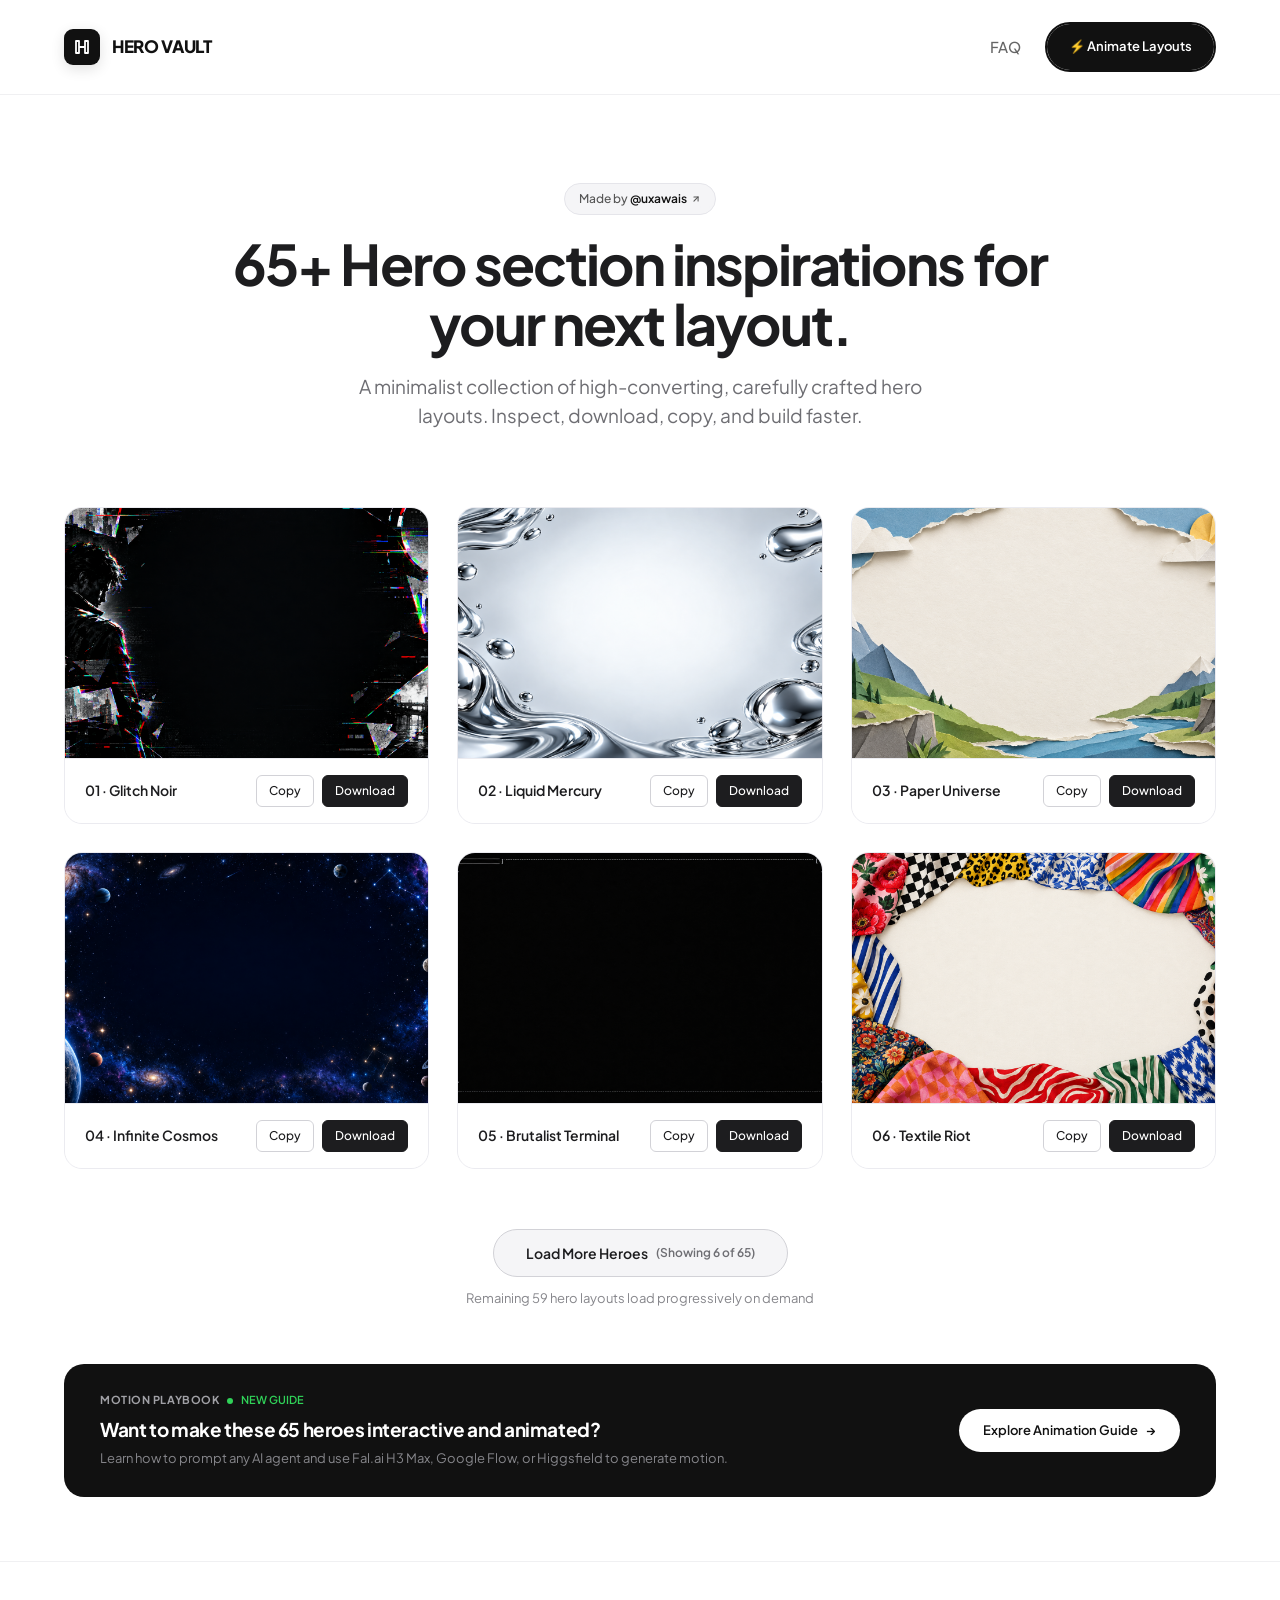
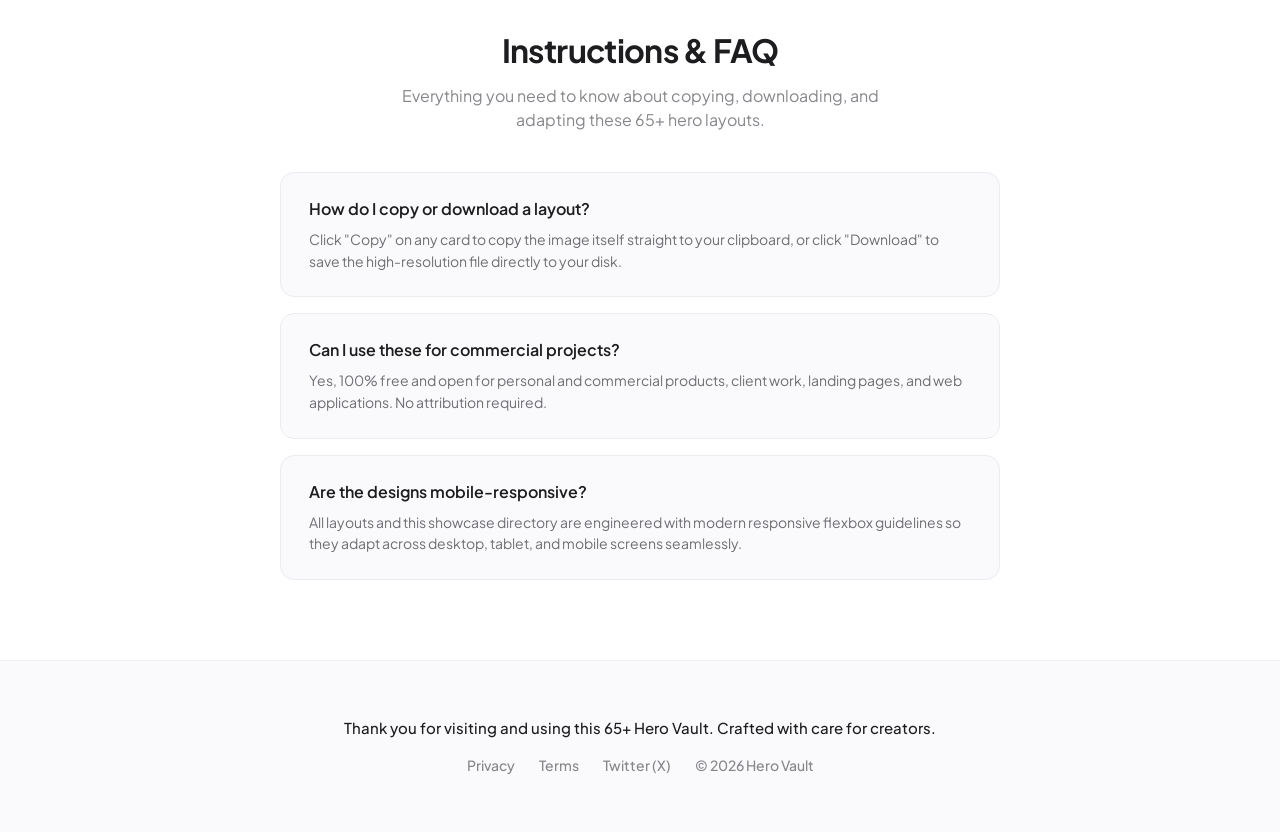
==== commit 9c5c5f47: "feat: 50px nav CTA with blob fill animation; copy copies image itself" ====
--- a/index.html
+++ b/index.html
@@ -20,7 +20,26 @@
       </a>
       <nav class="nav-menu">
         <a href="#faq" class="nav-link">FAQ</a>
-        <a href="animation-guide.html" class="nav-cta-pill">⚡ Animate Layouts</a>
+        <a href="animation-guide.html" class="nav-cta-pill">
+          ⚡ Animate Layouts
+          <span class="nav-cta-pill__inner" aria-hidden="true">
+            <span class="nav-cta-pill__blobs">
+              <span class="nav-cta-pill__blob"></span>
+              <span class="nav-cta-pill__blob"></span>
+              <span class="nav-cta-pill__blob"></span>
+              <span class="nav-cta-pill__blob"></span>
+            </span>
+          </span>
+        </a>
+        <svg class="nav-cta-pill__goo" aria-hidden="true" focusable="false">
+          <defs>
+            <filter id="goo">
+              <feGaussianBlur in="SourceGraphic" result="blur" stdDeviation="8"></feGaussianBlur>
+              <feColorMatrix in="blur" mode="matrix" values="1 0 0 0 0 0 1 0 0 0 0 0 1 0 0 0 0 0 21 -7" result="goo"></feColorMatrix>
+              <feBlend in2="goo" in="SourceGraphic" result="mix"></feBlend>
+            </filter>
+          </defs>
+        </svg>
       </nav>
     </header>
 
@@ -100,7 +119,7 @@
       <div class="faq-list">
         <div class="faq-card">
           <h4 class="faq-question">How do I copy or download a layout?</h4>
-          <p class="faq-answer">Click "Copy" on any card to copy the clean direct image asset link straight to your clipboard, or click "Download" to save the high-resolution file directly to your disk.</p>
+          <p class="faq-answer">Click "Copy" on any card to copy the image itself straight to your clipboard, or click "Download" to save the high-resolution file directly to your disk.</p>
         </div>
 
         <div class="faq-card">
@@ -131,7 +150,7 @@
     <div class="lightbox-toolbar">
       <span id="lightbox-caption" class="lightbox-caption"></span>
       <div class="lightbox-controls">
-        <button id="lightbox-copy" class="lightbox-btn" aria-label="Copy image link" title="Copy image link">Copy</button>
+        <button id="lightbox-copy" class="lightbox-btn" aria-label="Copy image" title="Copy image">Copy</button>
         <a id="lightbox-download" class="lightbox-btn lightbox-btn-primary" href="#" download aria-label="Download image" title="Download image">Download</a>
         <span class="lightbox-divider"></span>
         <button id="lightbox-zoom-out" class="lightbox-btn" aria-label="Zoom out" title="Zoom out (−)">−</button>
--- a/styles.css
+++ b/styles.css
@@ -83,18 +83,81 @@
 }
 
 .nav-cta-pill {
-  padding: 8px 16px;
+  position: relative;
+  z-index: 1;
+  display: inline-flex;
+  align-items: center;
+  height: 50px;
+  padding: 0 22px;
+  border: 2px solid #111111;
   border-radius: 980px;
-  background-color: #111111;
   color: #ffffff;
   font-size: 13px;
   font-weight: 600;
   text-decoration: none;
-  transition: background-color 0.2s ease;
+  transition: color 0.5s ease;
 }
 
 .nav-cta-pill:hover {
-  background-color: #333333;
+  color: #111111;
+}
+
+.nav-cta-pill__goo {
+  position: absolute;
+  width: 1px;
+  height: 1px;
+  visibility: hidden;
+}
+
+.nav-cta-pill__inner {
+  position: absolute;
+  inset: 0;
+  z-index: -1;
+  overflow: hidden;
+  border-radius: 980px;
+  background-color: #111111;
+}
+
+.nav-cta-pill__blobs {
+  position: relative;
+  display: block;
+  height: 100%;
+  filter: url(#goo);
+}
+
+.nav-cta-pill__blob {
+  position: absolute;
+  top: -10%;
+  width: 40%;
+  height: 120%;
+  border-radius: 100%;
+  background-color: #ffffff;
+  transform: translate3d(0, 150%, 0) scale(1.4);
+  transition: transform 0.45s ease;
+}
+
+.nav-cta-pill__blob:nth-child(1) {
+  left: -10%;
+  transition-delay: 0s;
+}
+
+.nav-cta-pill__blob:nth-child(2) {
+  left: 22%;
+  transition-delay: 0.08s;
+}
+
+.nav-cta-pill__blob:nth-child(3) {
+  left: 54%;
+  transition-delay: 0.16s;
+}
+
+.nav-cta-pill__blob:nth-child(4) {
+  left: 86%;
+  transition-delay: 0.24s;
+}
+
+.nav-cta-pill:hover .nav-cta-pill__blob {
+  transform: translateZ(0) scale(1.4);
 }
 
 .nav-counter-pill {
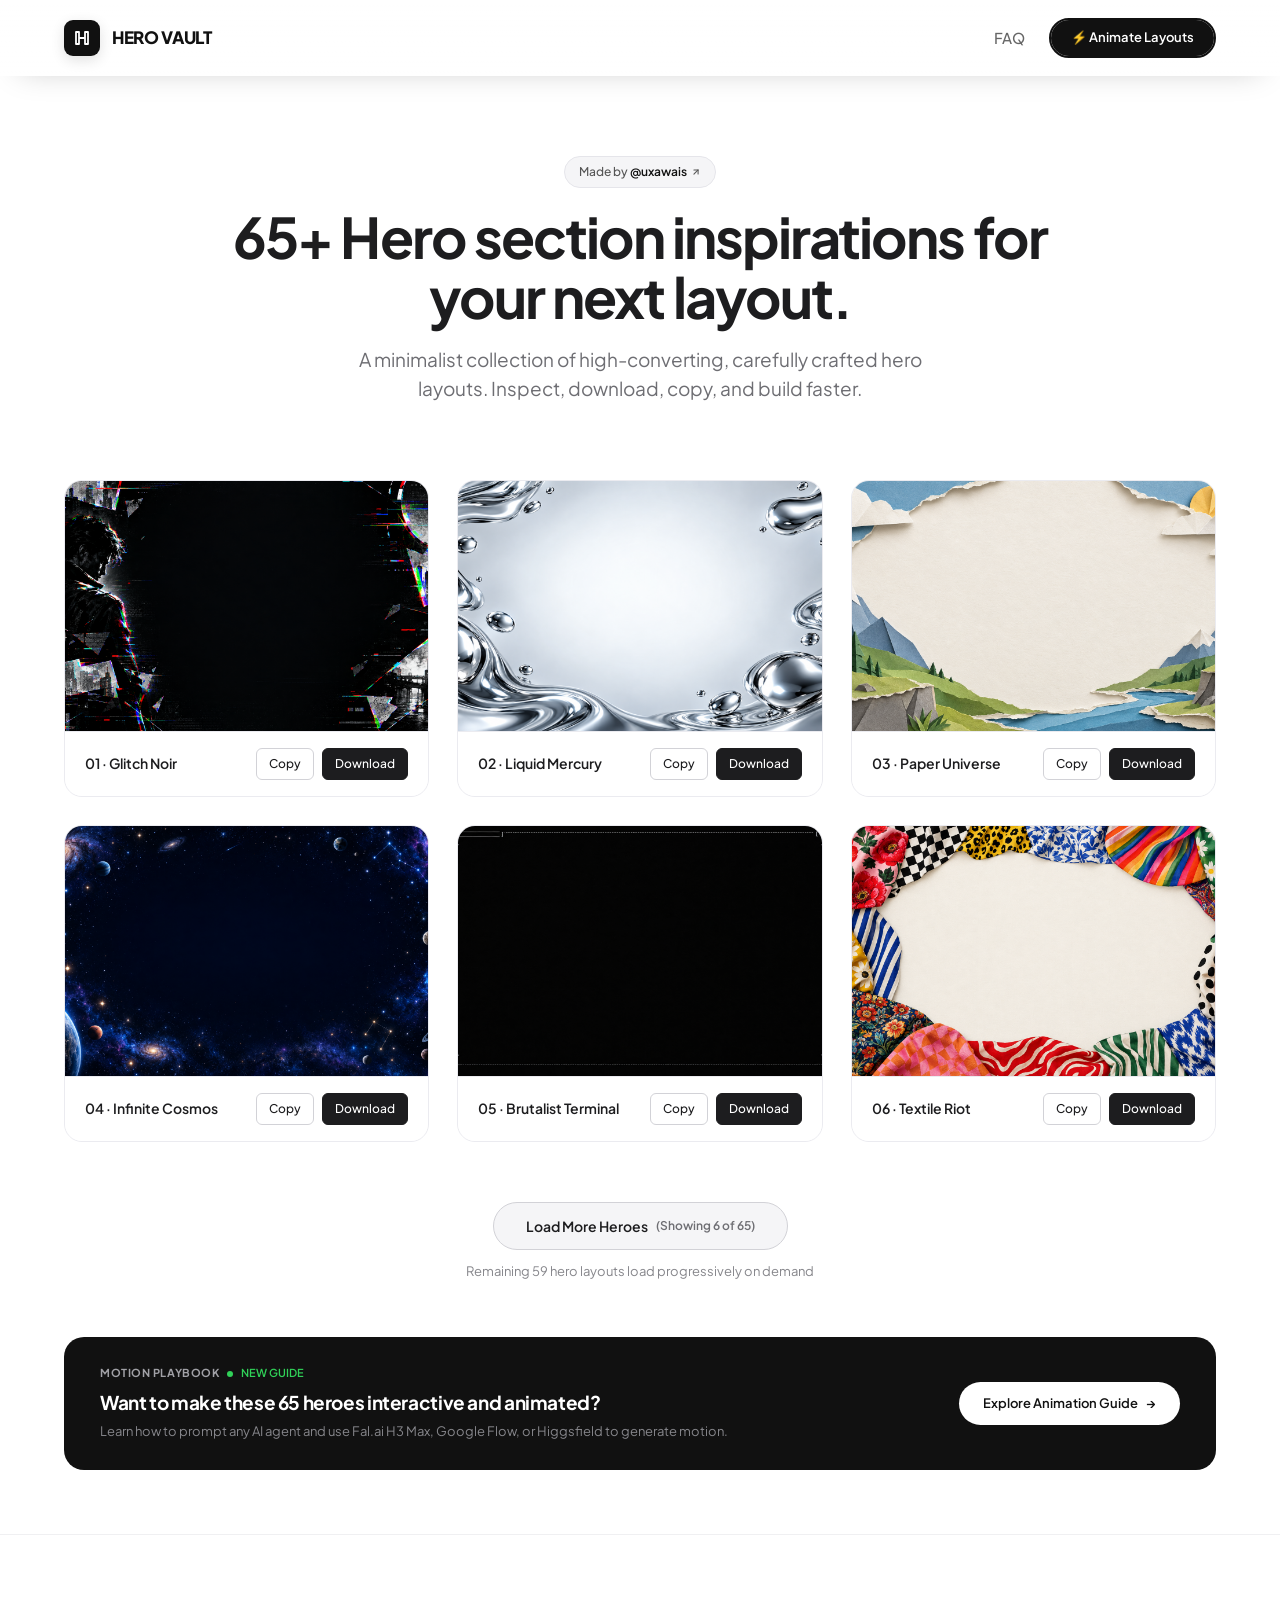
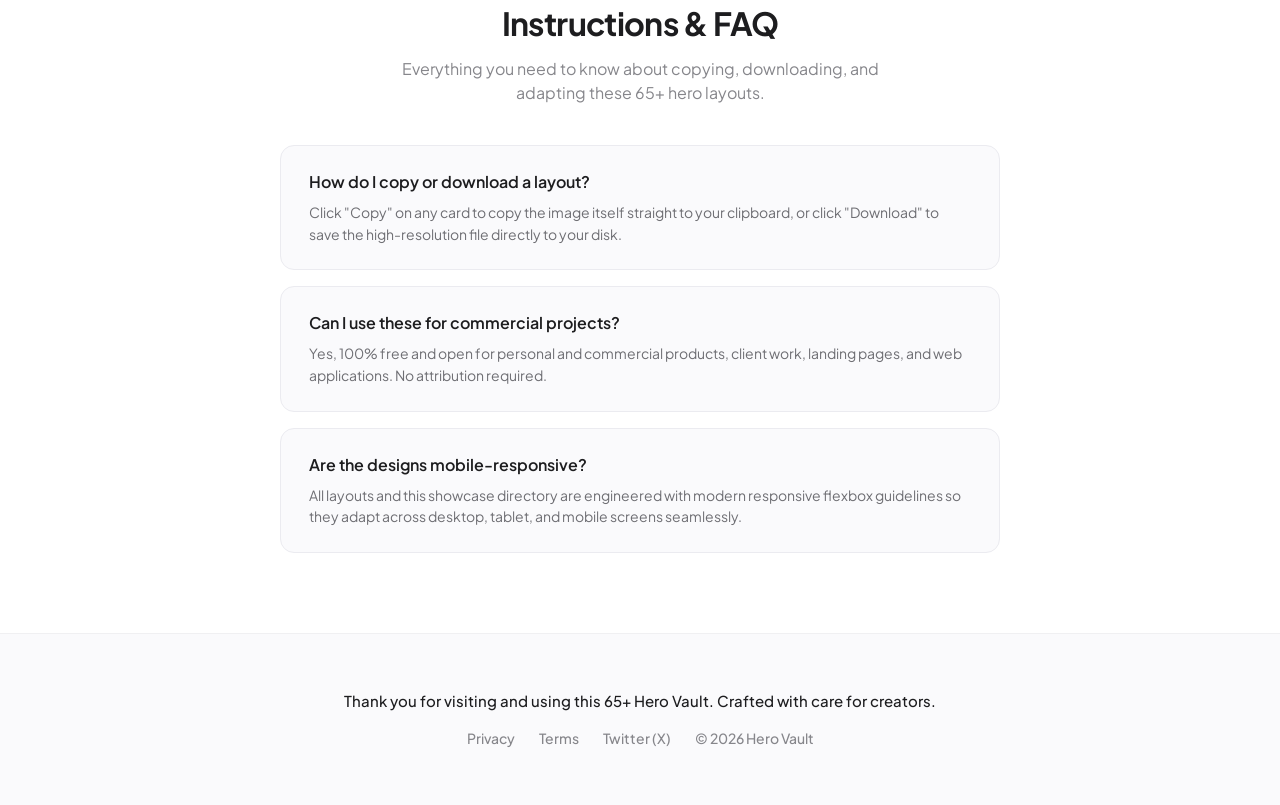
==== commit 27d17117: "feat: glossy glass header; mobile CTA label; guide badge with bubble effect; mobile guide layout fix" ====
--- a/index.html
+++ b/index.html
@@ -21,7 +21,8 @@
       <nav class="nav-menu">
         <a href="#faq" class="nav-link">FAQ</a>
         <a href="animation-guide.html" class="nav-cta-pill">
-          ⚡ Animate Layouts
+          <span class="nav-cta-pill__label-full">⚡ Animate Layouts</span>
+          <span class="nav-cta-pill__label-short">⚡ Animate</span>
           <span class="nav-cta-pill__inner" aria-hidden="true">
             <span class="nav-cta-pill__blobs">
               <span class="nav-cta-pill__blob"></span>
--- a/styles.css
+++ b/styles.css
@@ -24,12 +24,19 @@
 }
 
 .site-header {
+  position: sticky;
+  top: 0;
+  z-index: 50;
   display: flex;
   justify-content: space-between;
   align-items: center;
-  padding: 22px 64px;
-  border-bottom: 1px solid #f0f0f2;
-  width: 100%;
+  height: 76px;
+  padding: 0 64px;
+  width: 100%;
+  background: linear-gradient(180deg, rgba(255, 255, 255, 0.96) 0%, rgba(255, 255, 255, 0.72) 100%);
+  -webkit-backdrop-filter: blur(20px) saturate(180%);
+  backdrop-filter: blur(20px) saturate(180%);
+  box-shadow: inset 0 1px 0 rgba(255, 255, 255, 0.95), 0 12px 32px -20px rgba(0, 0, 0, 0.25);
 }
 
 .brand-logo {
@@ -87,8 +94,8 @@
   z-index: 1;
   display: inline-flex;
   align-items: center;
-  height: 50px;
-  padding: 0 22px;
+  height: 40px;
+  padding: 0 20px;
   border: 2px solid #111111;
   border-radius: 980px;
   color: #ffffff;
@@ -160,6 +167,10 @@
   transform: translateZ(0) scale(1.4);
 }
 
+.nav-cta-pill__label-short {
+  display: none;
+}
+
 .nav-counter-pill {
   padding: 8px 16px;
   border-radius: 980px;
@@ -174,7 +185,7 @@
   flex-direction: column;
   align-items: center;
   text-align: center;
-  padding: 88px 32px 56px;
+  padding: 80px 32px 56px;
   gap: 18px;
   width: 100%;
 }
@@ -983,13 +994,26 @@
 
 @media (max-width: 680px) {
   .site-header {
-    padding: 16px 20px;
+    padding: 0 20px;
   }
   .nav-menu {
     gap: 12px;
   }
   .nav-link {
     display: none;
+  }
+  .nav-back-link {
+    display: inline;
+    font-size: 14px;
+  }
+  .nav-counter-pill {
+    display: none;
+  }
+  .nav-cta-pill__label-full {
+    display: none;
+  }
+  .nav-cta-pill__label-short {
+    display: inline;
   }
   .hero-intro {
     padding: 48px 20px 32px;
@@ -1007,6 +1031,24 @@
   .gallery-grid, .playbook-grid {
     grid-template-columns: 1fr;
     gap: 20px;
+  }
+  .playbook-grid {
+    padding: 20px 20px 40px;
+  }
+  .workflow-highlight-card {
+    width: auto;
+    margin: 0 20px 28px;
+    padding: 24px 20px;
+  }
+  .steps-container {
+    padding: 0 20px;
+  }
+  .playbook-card > div:first-child {
+    flex-wrap: wrap;
+    gap: 10px;
+  }
+  .playbook-card > div:first-child > div {
+    min-width: 0;
   }
   .callout-banner {
     flex-direction: column;
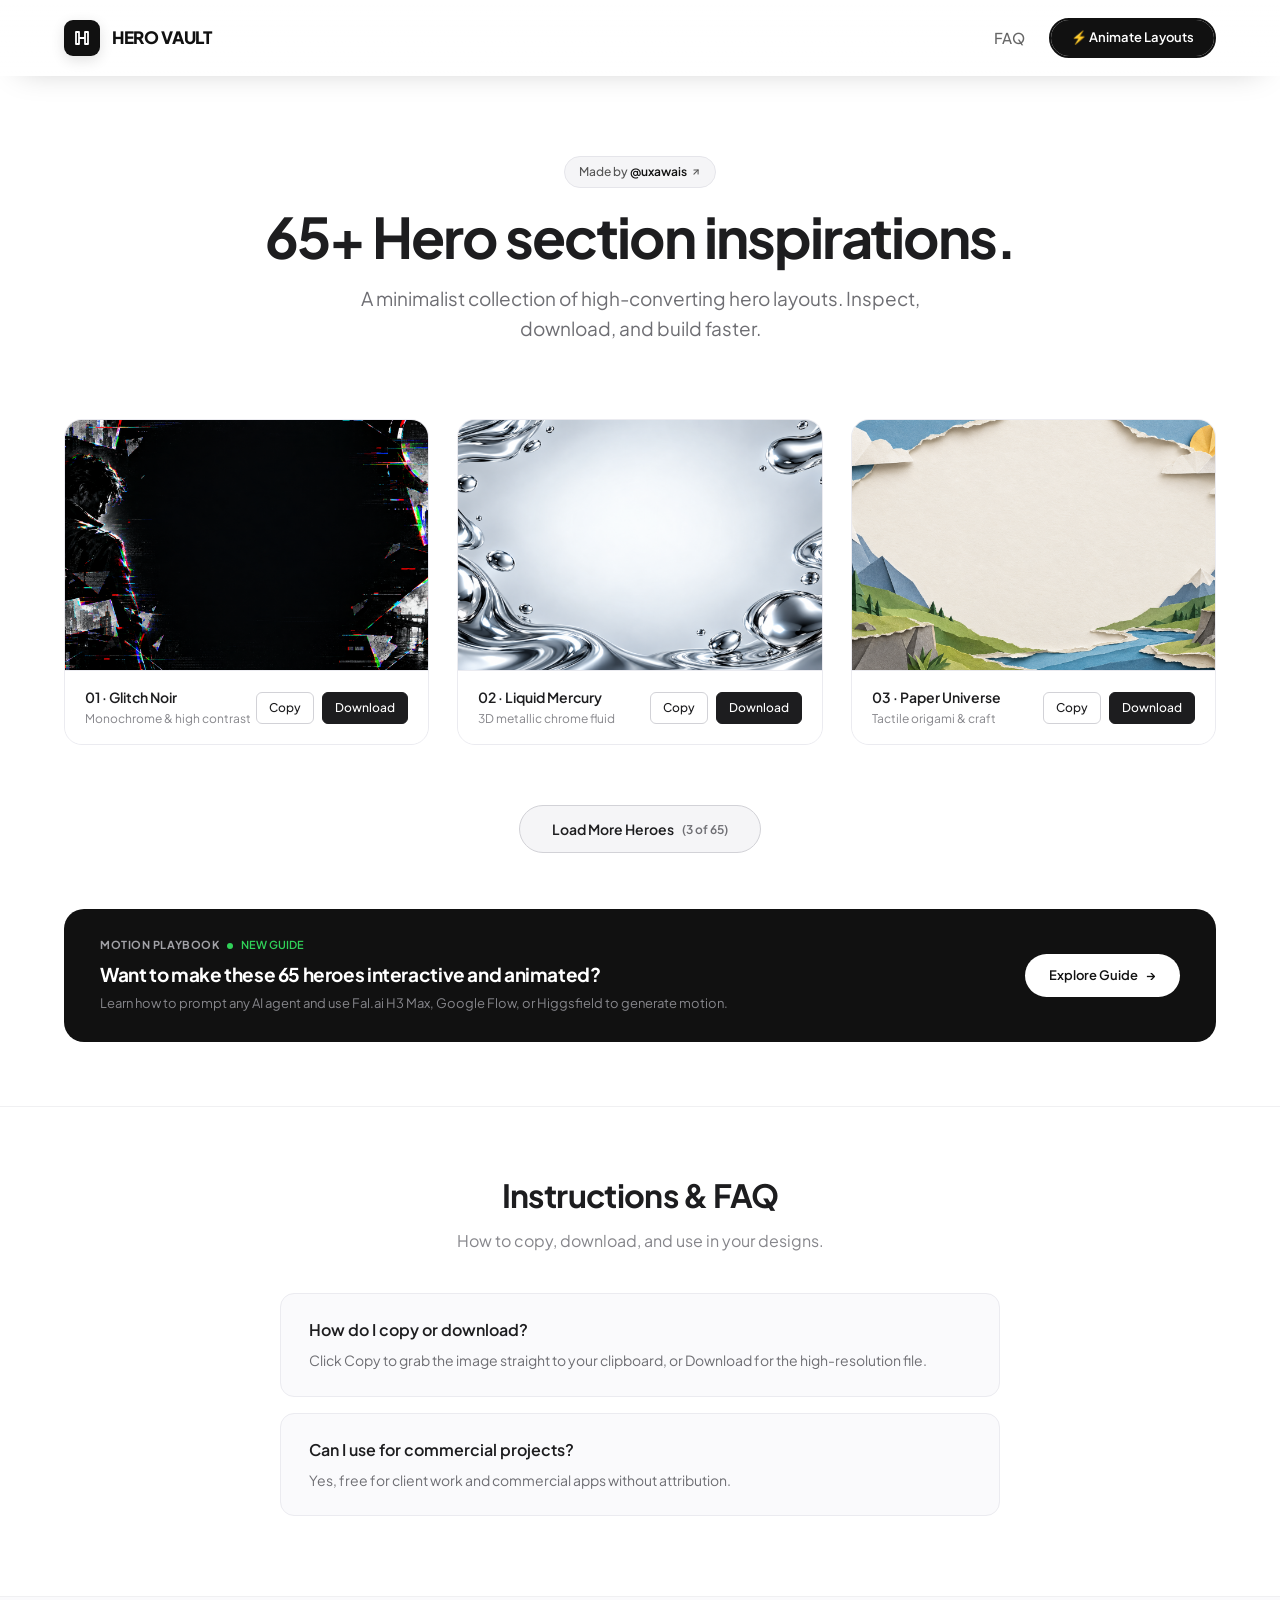
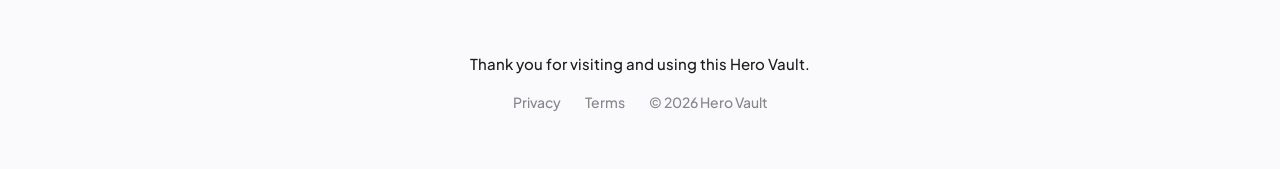
==== commit 45dc90ea: "feat: guide page redesign per mobile design; card subtitles; 3-card initial load; copy tweaks" ====
--- a/index.html
+++ b/index.html
@@ -73,8 +73,8 @@
           </svg>
         </a>
       </span>
-      <h1 class="hero-headline">65+ Hero section inspirations for your next layout.</h1>
-      <p class="hero-subhead">A minimalist collection of high-converting, carefully crafted hero layouts. Inspect, download, copy, and build faster.</p>
+      <h1 class="hero-headline">65+ Hero section inspirations.</h1>
+      <p class="hero-subhead">A minimalist collection of high-converting hero layouts. Inspect, download, and build faster.</p>
     </section>
 
     <!-- Gallery Section -->
@@ -87,9 +87,8 @@
       <div class="load-more-container">
         <button id="load-more-btn" class="btn-load-more">
           <span>Load More Heroes</span>
-          <span id="load-counter" class="load-counter">(Showing 6 of 65)</span>
+          <span id="load-counter" class="load-counter">(3 of 65)</span>
         </button>
-        <span class="load-hint">Remaining 59 hero layouts load progressively on demand</span>
       </div>
 
       <!-- Animation Promo Banner -->
@@ -104,7 +103,7 @@
           <p class="banner-desc">Learn how to prompt any AI agent and use Fal.ai H3 Max, Google Flow, or Higgsfield to generate motion.</p>
         </div>
         <a href="animation-guide.html" class="banner-cta">
-          <span>Explore Animation Guide</span>
+          <span>Explore Guide</span>
           <span>→</span>
         </a>
       </div>
@@ -114,34 +113,28 @@
     <section id="faq" class="faq-section">
       <div class="faq-header">
         <h2>Instructions & FAQ</h2>
-        <p>Everything you need to know about copying, downloading, and adapting these 65+ hero layouts.</p>
+        <p>How to copy, download, and use in your designs.</p>
       </div>
 
       <div class="faq-list">
         <div class="faq-card">
-          <h4 class="faq-question">How do I copy or download a layout?</h4>
-          <p class="faq-answer">Click "Copy" on any card to copy the image itself straight to your clipboard, or click "Download" to save the high-resolution file directly to your disk.</p>
+          <h4 class="faq-question">How do I copy or download?</h4>
+          <p class="faq-answer">Click Copy to grab the image straight to your clipboard, or Download for the high-resolution file.</p>
         </div>
 
         <div class="faq-card">
-          <h4 class="faq-question">Can I use these for commercial projects?</h4>
-          <p class="faq-answer">Yes, 100% free and open for personal and commercial products, client work, landing pages, and web applications. No attribution required.</p>
-        </div>
-
-        <div class="faq-card">
-          <h4 class="faq-question">Are the designs mobile-responsive?</h4>
-          <p class="faq-answer">All layouts and this showcase directory are engineered with modern responsive flexbox guidelines so they adapt across desktop, tablet, and mobile screens seamlessly.</p>
+          <h4 class="faq-question">Can I use for commercial projects?</h4>
+          <p class="faq-answer">Yes, free for client work and commercial apps without attribution.</p>
         </div>
       </div>
     </section>
 
     <!-- Footer -->
     <footer class="site-footer">
-      <p class="footer-gratitude">Thank you for visiting and using this 65+ Hero Vault. Crafted with care for creators.</p>
+      <p class="footer-gratitude">Thank you for visiting and using this Hero Vault.</p>
       <div class="footer-links">
         <a href="#" class="footer-link">Privacy</a>
         <a href="#" class="footer-link">Terms</a>
-        <a href="https://x.com/uxawais" target="_blank" rel="noopener noreferrer" class="footer-link">Twitter (X)</a>
         <span class="footer-link">© 2026 Hero Vault</span>
       </div>
     </footer>
--- a/styles.css
+++ b/styles.css
@@ -466,10 +466,23 @@
   border-top: 1px solid #ebebf0;
 }
 
+.card-info {
+  display: flex;
+  flex-direction: column;
+  gap: 2px;
+  min-width: 0;
+}
+
 .card-title {
   font-size: 14px;
   font-weight: 600;
   color: #1d1d1f;
+}
+
+.card-subtitle {
+  font-size: 12px;
+  font-weight: 400;
+  color: #86868b;
 }
 
 .card-actions {
@@ -545,11 +558,6 @@
   color: #6e6e73;
 }
 
-.load-hint {
-  font-size: 13px;
-  color: #86868b;
-}
-
 .callout-banner {
   display: flex;
   justify-content: space-between;
@@ -996,6 +1004,12 @@
   .site-header {
     padding: 0 20px;
   }
+  .page-guide .site-header {
+    justify-content: flex-start;
+  }
+  .page-guide .brand-logo {
+    display: none;
+  }
   .nav-menu {
     gap: 12px;
   }
@@ -1034,6 +1048,9 @@
   }
   .playbook-grid {
     padding: 20px 20px 40px;
+  }
+  .playbook-card {
+    padding: 24px 20px;
   }
   .workflow-highlight-card {
     width: auto;
@@ -1057,8 +1074,7 @@
     gap: 16px;
   }
   .banner-cta {
-    width: 100%;
-    justify-content: center;
+    align-self: flex-start;
   }
   .faq-section {
     padding: 48px 20px 56px;
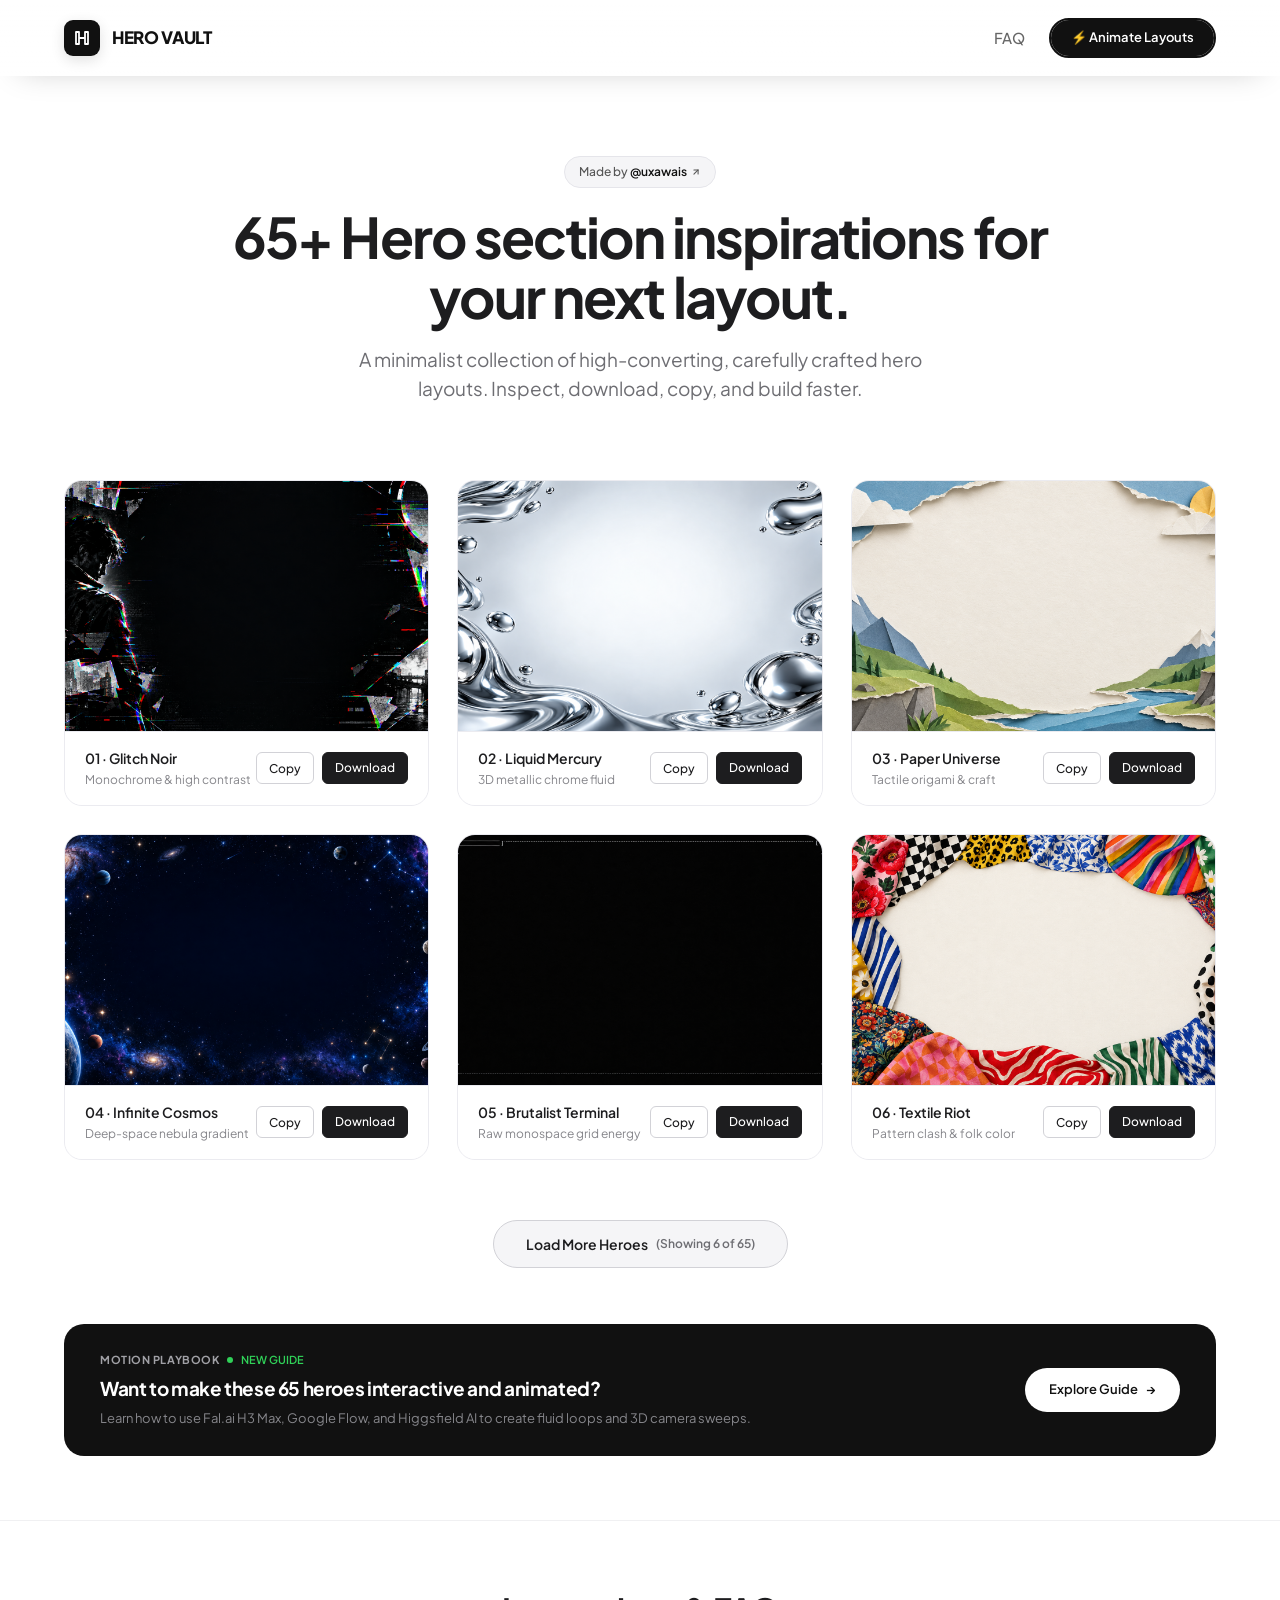
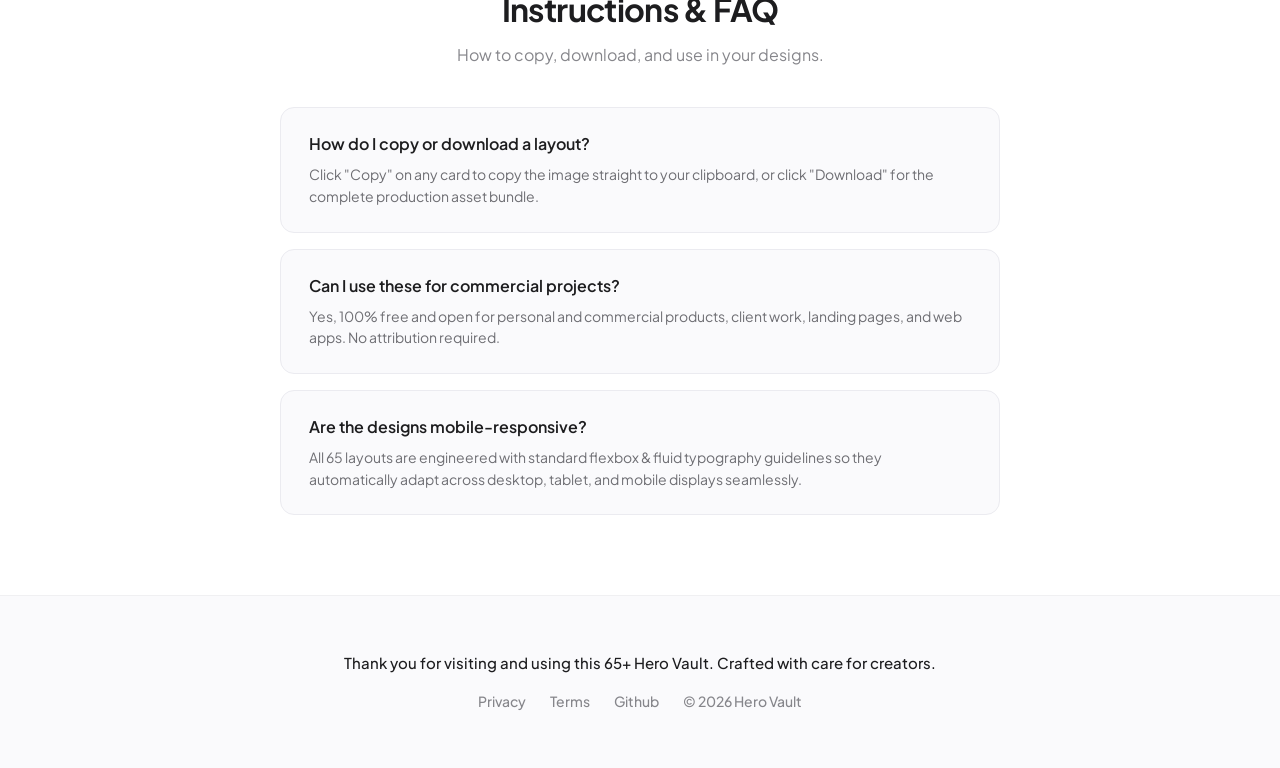
==== commit e64f0bf4: "feat: desktop-specific layouts/content per design; fix lightbox download underline" ====
--- a/index.html
+++ b/index.html
@@ -7,9 +7,9 @@
   <link rel="stylesheet" href="styles.css" />
 </head>
 <body>
-  <div class="page-container">
-    <!-- Header -->
-    <header class="site-header">
+  <!-- Header -->
+  <header class="site-header">
+    <div class="header-inner">
       <a href="index.html" class="brand-logo">
         <div class="logo-badge">
           <svg viewBox="0 0 24 24" fill="none" stroke="currentColor" stroke-width="2.4" stroke-linecap="round" stroke-linejoin="round">
@@ -42,8 +42,10 @@
           </defs>
         </svg>
       </nav>
-    </header>
+    </div>
+  </header>
 
+  <div class="page-container">
     <!-- Hero Intro -->
     <section class="hero-intro">
       <span class="bubble-badge">
@@ -73,8 +75,14 @@
           </svg>
         </a>
       </span>
-      <h1 class="hero-headline">65+ Hero section inspirations.</h1>
-      <p class="hero-subhead">A minimalist collection of high-converting hero layouts. Inspect, download, and build faster.</p>
+      <h1 class="hero-headline">
+        <span class="desktop-only">65+ Hero section inspirations for your next layout.</span>
+        <span class="mobile-only">65+ Hero section inspirations.</span>
+      </h1>
+      <p class="hero-subhead">
+        <span class="desktop-only">A minimalist collection of high-converting, carefully crafted hero layouts. Inspect, download, copy, and build faster.</span>
+        <span class="mobile-only">A minimalist collection of high-converting hero layouts. Inspect, download, and build faster.</span>
+      </p>
     </section>
 
     <!-- Gallery Section -->
@@ -100,7 +108,10 @@
             <span class="banner-badge-new">NEW GUIDE</span>
           </div>
           <h3 class="banner-title">Want to make these 65 heroes interactive and animated?</h3>
-          <p class="banner-desc">Learn how to prompt any AI agent and use Fal.ai H3 Max, Google Flow, or Higgsfield to generate motion.</p>
+          <p class="banner-desc">
+            <span class="desktop-only">Learn how to use Fal.ai H3 Max, Google Flow, and Higgsfield AI to create fluid loops and 3D camera sweeps.</span>
+            <span class="mobile-only">Learn how to prompt any AI agent and use Fal.ai H3 Max, Google Flow, or Higgsfield to generate motion.</span>
+          </p>
         </div>
         <a href="animation-guide.html" class="banner-cta">
           <span>Explore Guide</span>
@@ -116,7 +127,24 @@
         <p>How to copy, download, and use in your designs.</p>
       </div>
 
-      <div class="faq-list">
+      <div class="faq-list desktop-only">
+        <div class="faq-card">
+          <h4 class="faq-question">How do I copy or download a layout?</h4>
+          <p class="faq-answer">Click "Copy" on any card to copy the image straight to your clipboard, or click "Download" for the complete production asset bundle.</p>
+        </div>
+
+        <div class="faq-card">
+          <h4 class="faq-question">Can I use these for commercial projects?</h4>
+          <p class="faq-answer">Yes, 100% free and open for personal and commercial products, client work, landing pages, and web apps. No attribution required.</p>
+        </div>
+
+        <div class="faq-card">
+          <h4 class="faq-question">Are the designs mobile-responsive?</h4>
+          <p class="faq-answer">All 65 layouts are engineered with standard flexbox & fluid typography guidelines so they automatically adapt across desktop, tablet, and mobile displays seamlessly.</p>
+        </div>
+      </div>
+
+      <div class="faq-list mobile-only">
         <div class="faq-card">
           <h4 class="faq-question">How do I copy or download?</h4>
           <p class="faq-answer">Click Copy to grab the image straight to your clipboard, or Download for the high-resolution file.</p>
@@ -131,10 +159,14 @@
 
     <!-- Footer -->
     <footer class="site-footer">
-      <p class="footer-gratitude">Thank you for visiting and using this Hero Vault.</p>
+      <p class="footer-gratitude">
+        <span class="desktop-only">Thank you for visiting and using this 65+ Hero Vault. Crafted with care for creators.</span>
+        <span class="mobile-only">Thank you for visiting and using this Hero Vault.</span>
+      </p>
       <div class="footer-links">
         <a href="#" class="footer-link">Privacy</a>
         <a href="#" class="footer-link">Terms</a>
+        <a href="https://github.com/uxawais/hero-vault" target="_blank" rel="noopener noreferrer" class="footer-link desktop-only">Github</a>
         <span class="footer-link">© 2026 Hero Vault</span>
       </div>
     </footer>
--- a/styles.css
+++ b/styles.css
@@ -27,16 +27,22 @@
   position: sticky;
   top: 0;
   z-index: 50;
-  display: flex;
-  justify-content: space-between;
-  align-items: center;
-  height: 76px;
-  padding: 0 64px;
   width: 100%;
   background: linear-gradient(180deg, rgba(255, 255, 255, 0.96) 0%, rgba(255, 255, 255, 0.72) 100%);
   -webkit-backdrop-filter: blur(20px) saturate(180%);
   backdrop-filter: blur(20px) saturate(180%);
   box-shadow: inset 0 1px 0 rgba(255, 255, 255, 0.95), 0 12px 32px -20px rgba(0, 0, 0, 0.25);
+}
+
+.header-inner {
+  display: flex;
+  justify-content: space-between;
+  align-items: center;
+  height: 76px;
+  padding: 0 64px;
+  width: 100%;
+  max-width: 1440px;
+  margin: 0 auto;
 }
 
 .brand-logo {
@@ -904,6 +910,7 @@
   font-size: 15px;
   font-weight: 600;
   cursor: pointer;
+  text-decoration: none;
   transition: background-color 0.15s ease, border-color 0.15s ease;
 }
 
@@ -1001,10 +1008,22 @@
 }
 
 @media (max-width: 680px) {
-  .site-header {
+  .desktop-only {
+    display: none !important;
+  }
+}
+
+@media (min-width: 681px) {
+  .mobile-only {
+    display: none !important;
+  }
+}
+
+@media (max-width: 680px) {
+  .header-inner {
     padding: 0 20px;
   }
-  .page-guide .site-header {
+  .page-guide .header-inner {
     justify-content: flex-start;
   }
   .page-guide .brand-logo {
